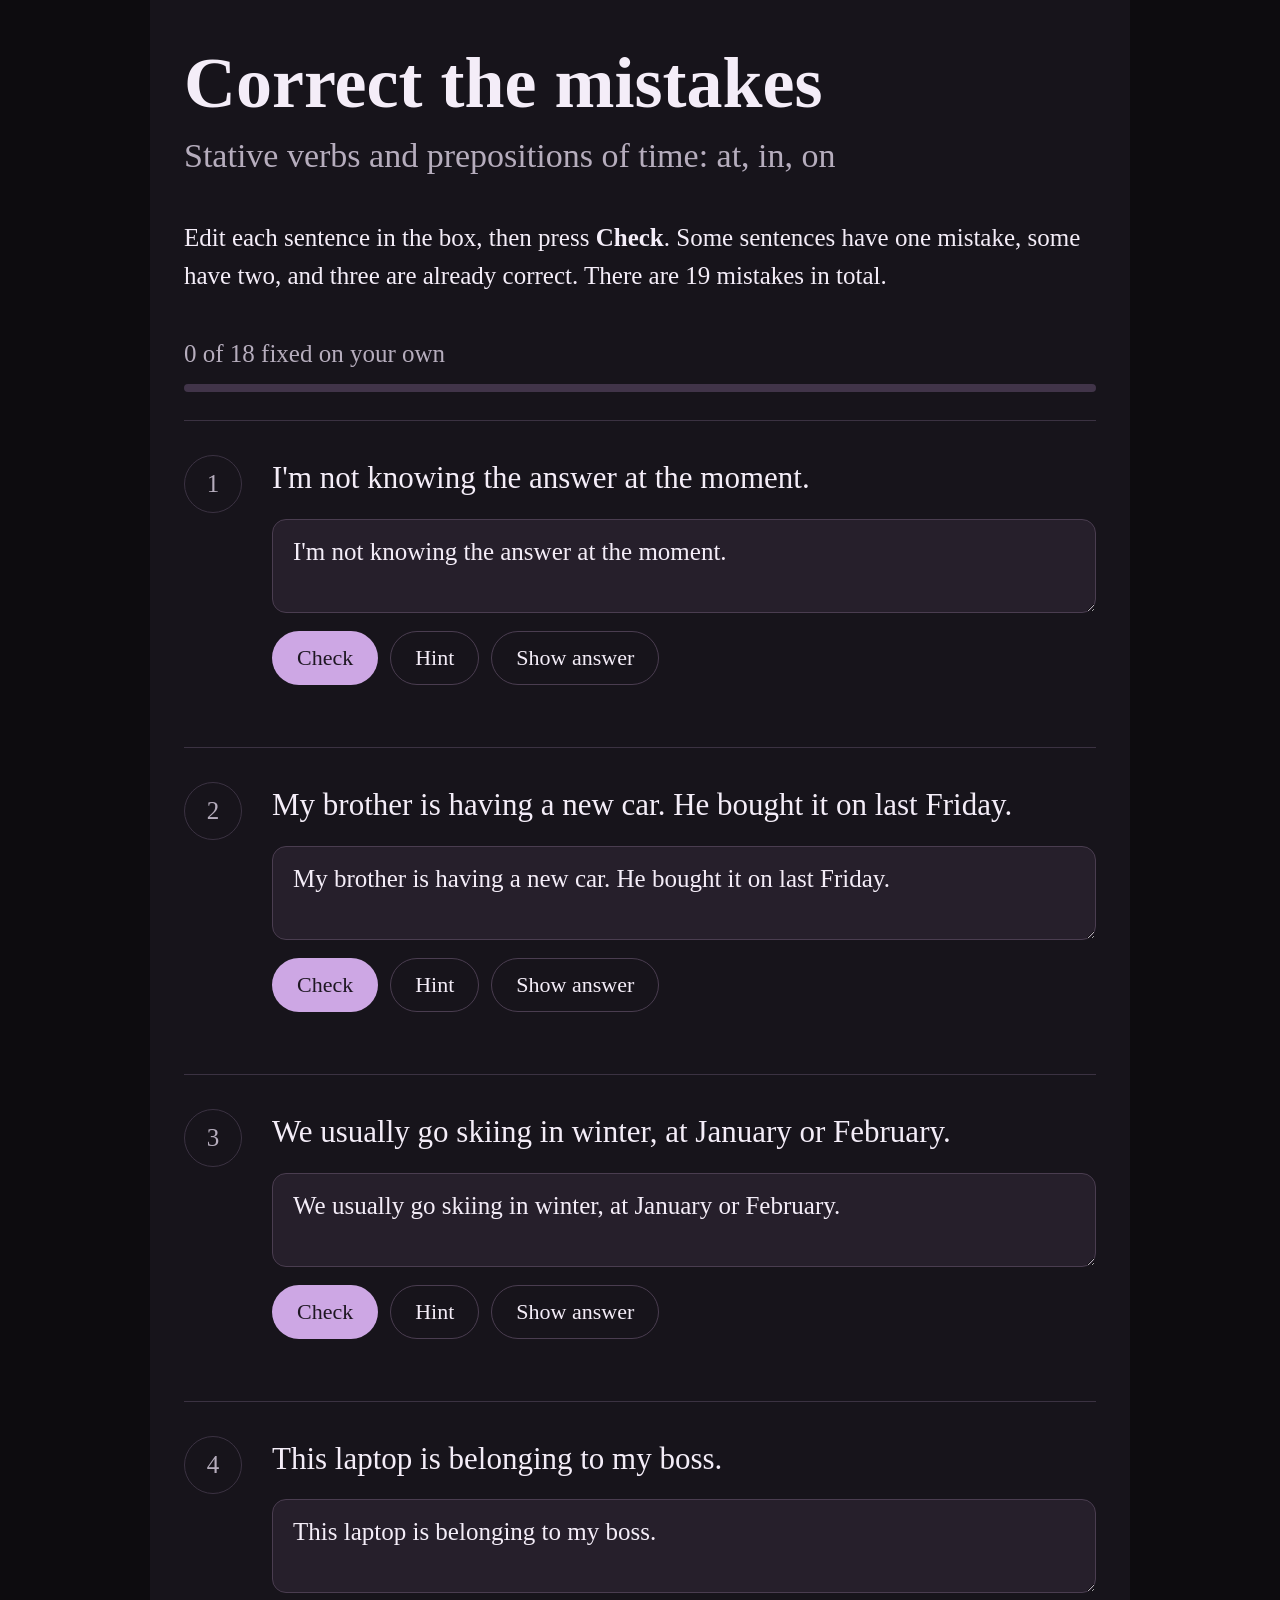
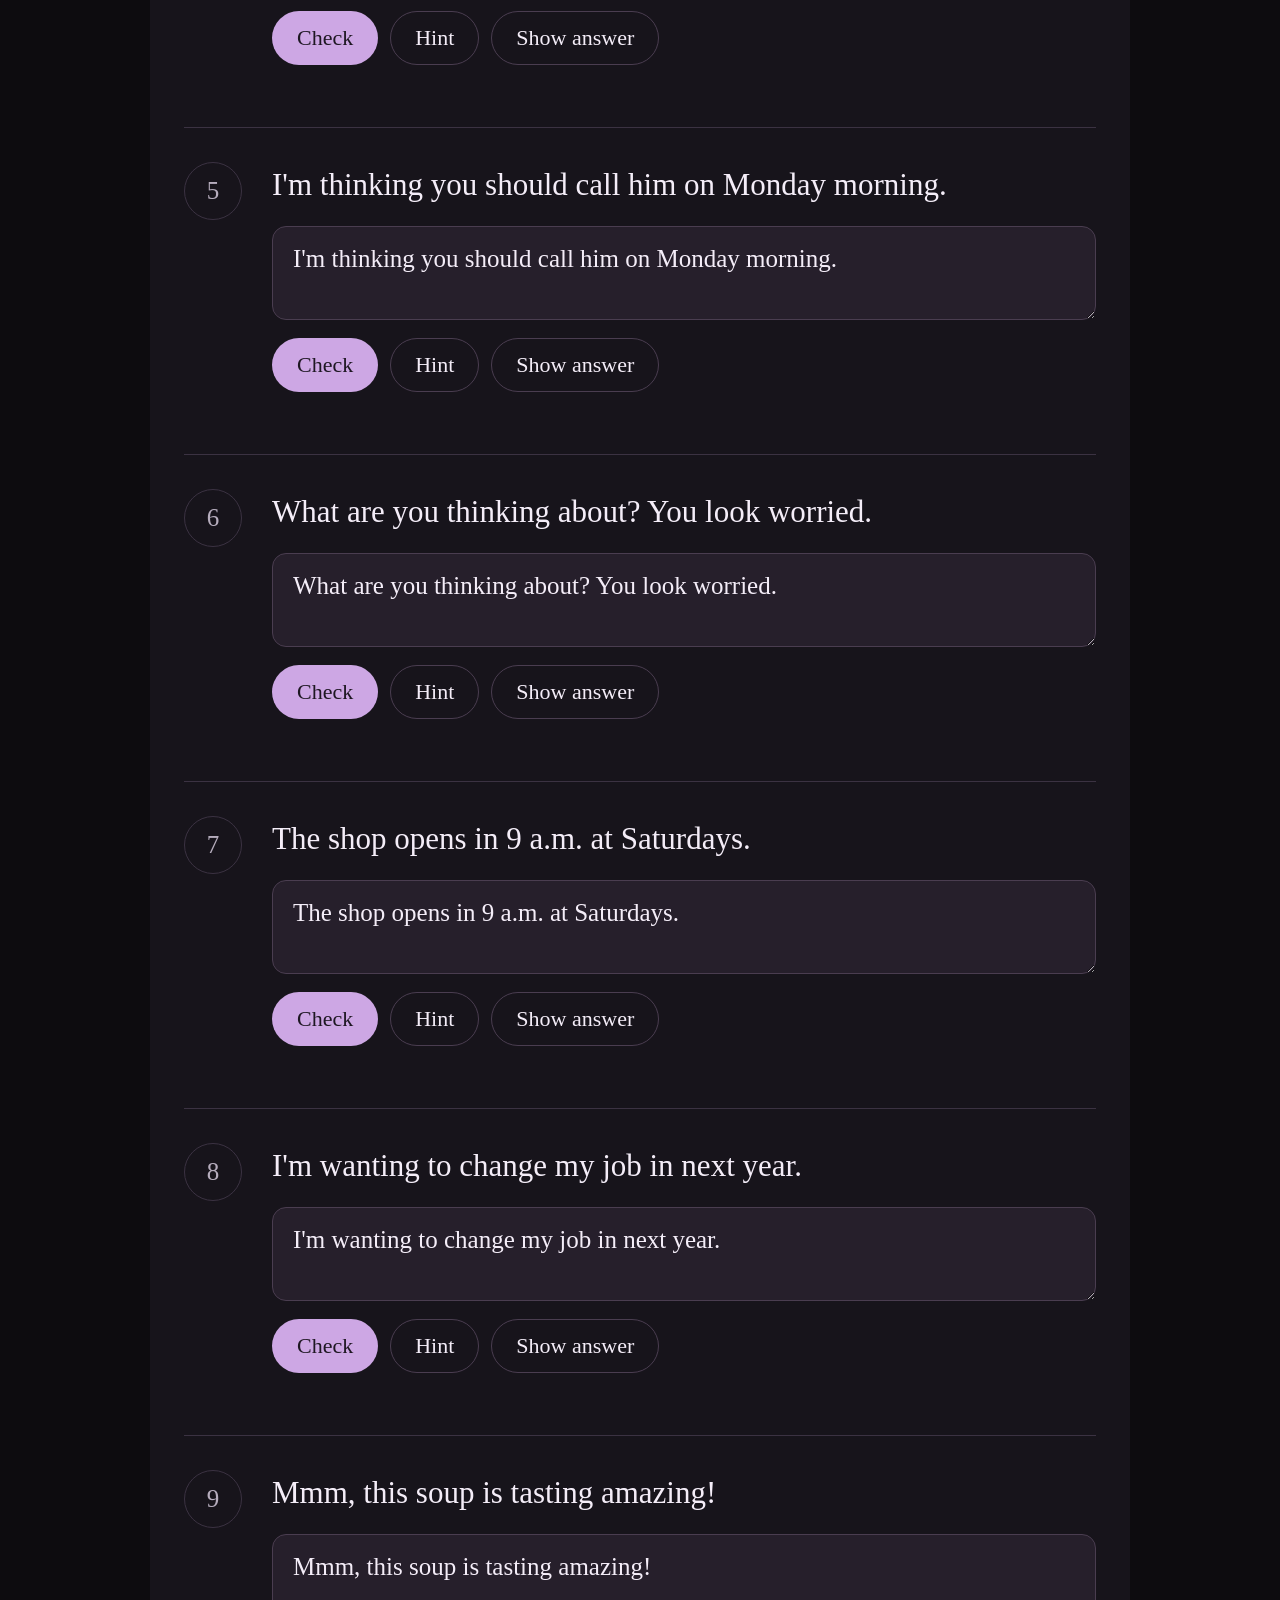
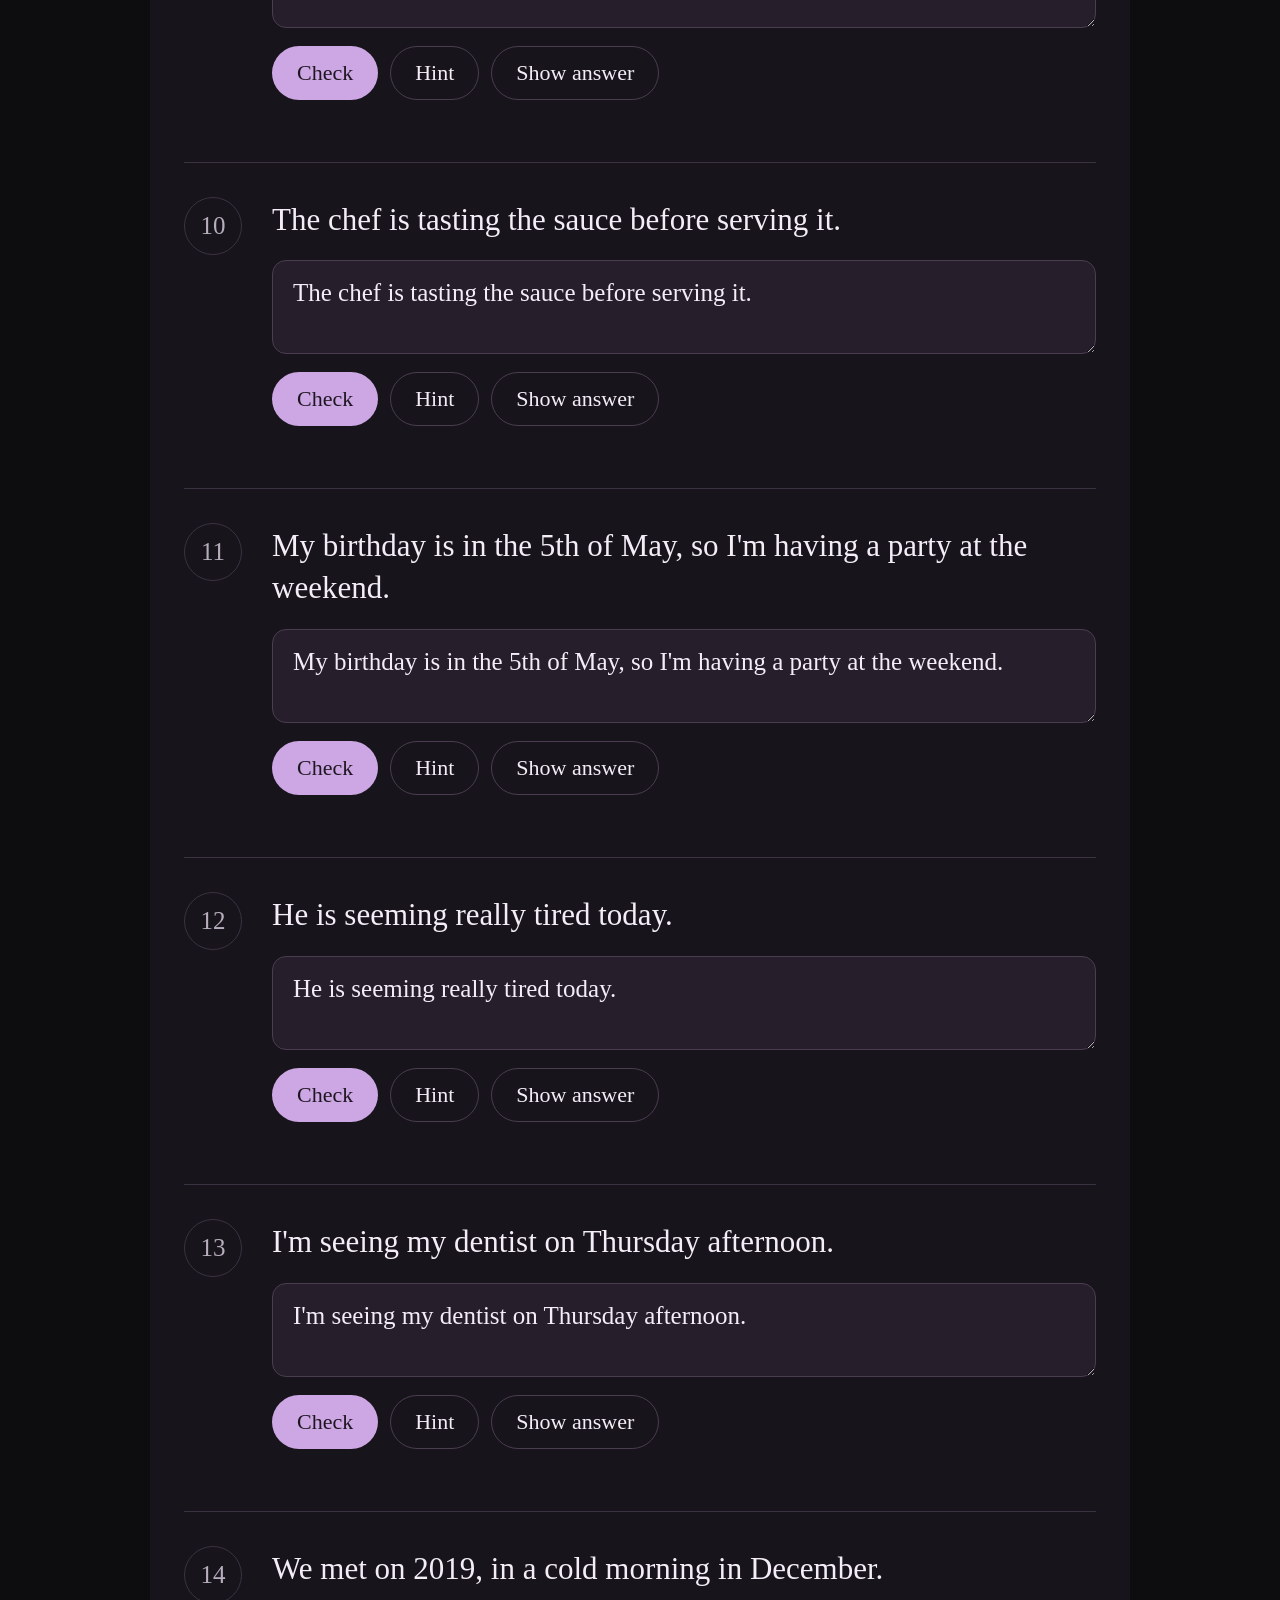
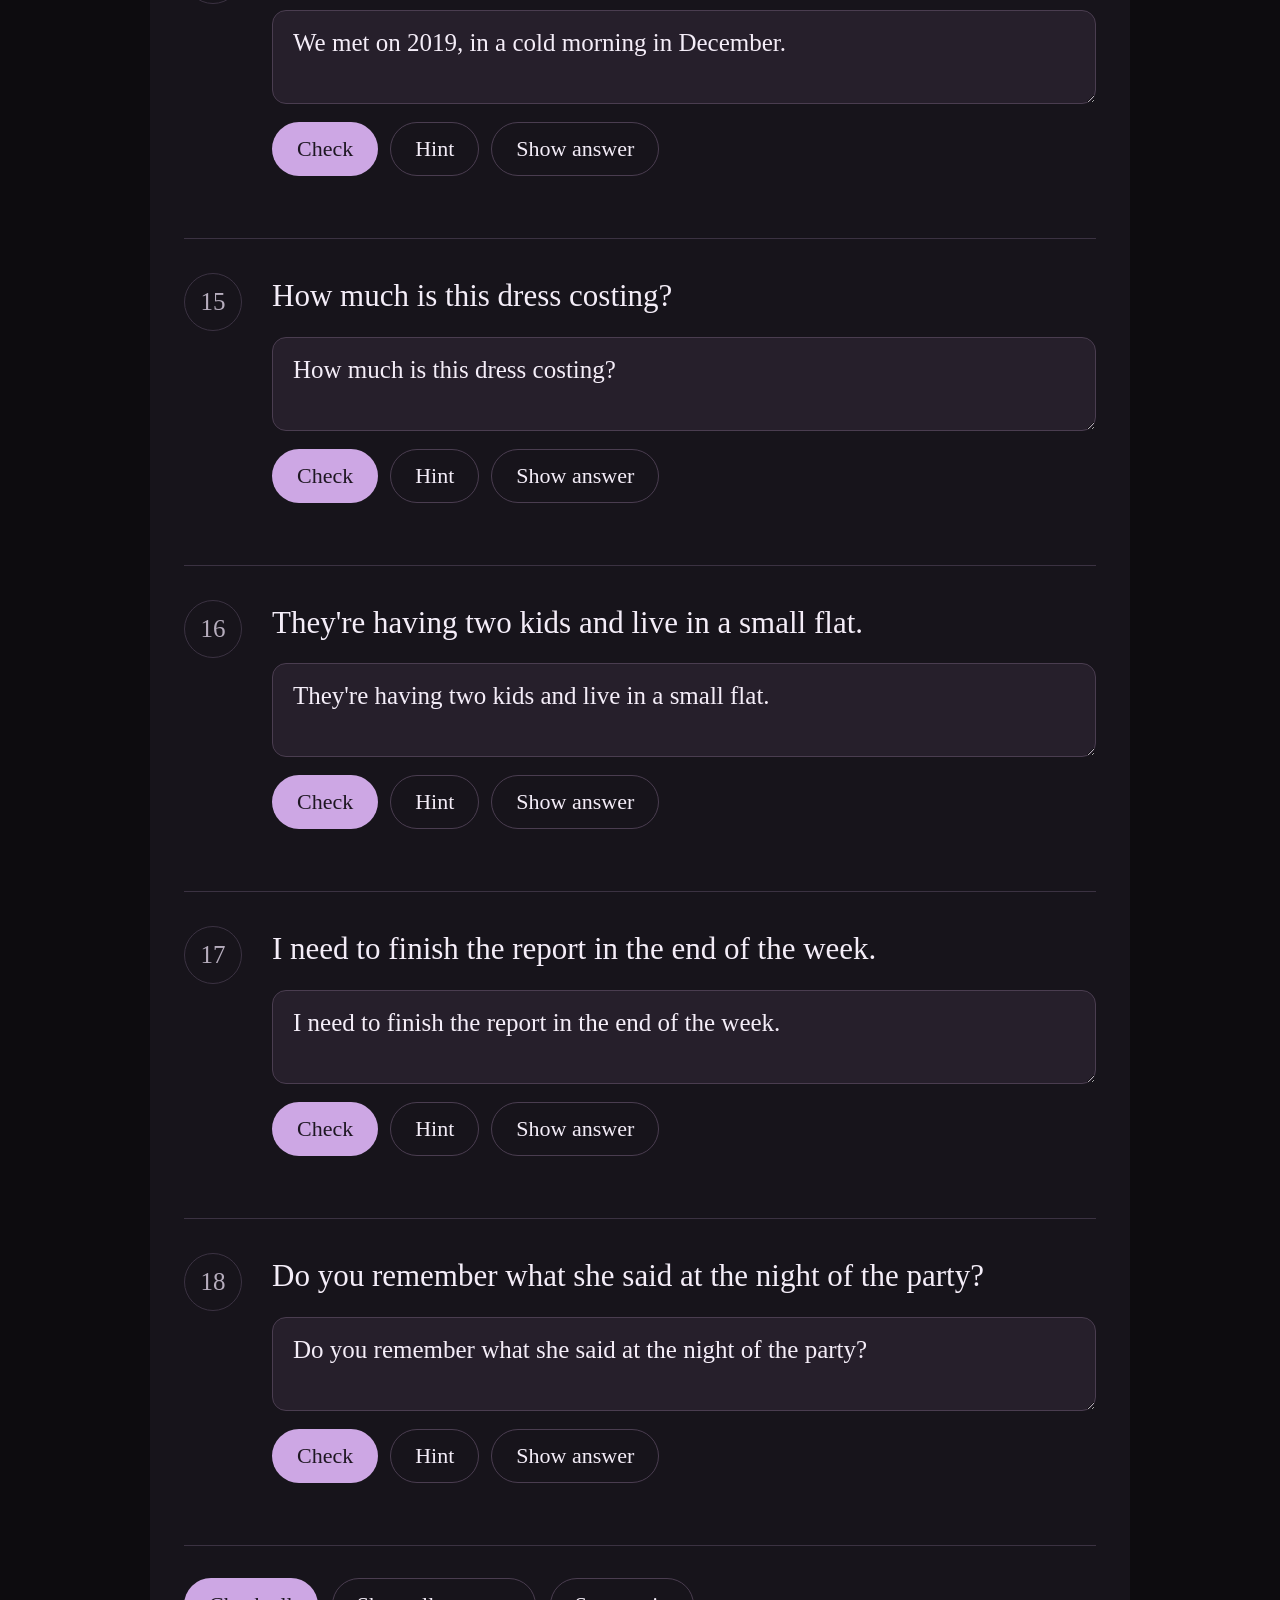
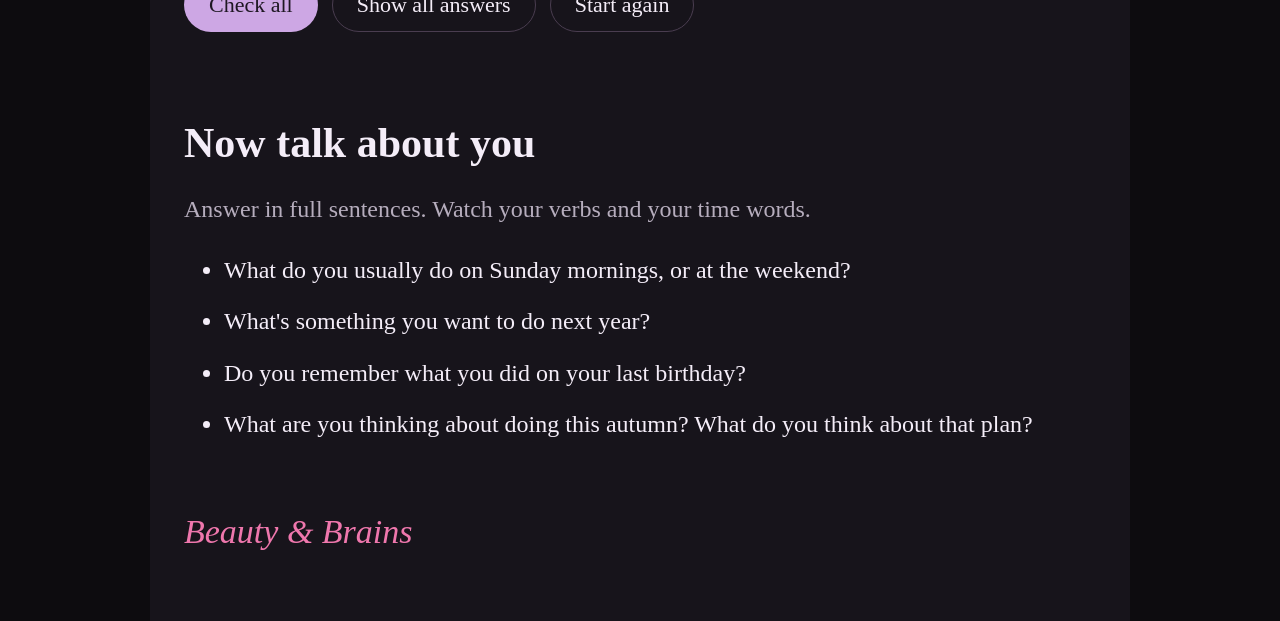
==== stative-verbs-prepositions-corrections/index.html @ 4a8f25c5 "Add interactive stative verbs and time prepositions correction lesson" ====
<!doctype html>
<html lang="en">
<head>
<meta charset="utf-8" />
<meta name="viewport" content="width=device-width,initial-scale=1" />
<title>Correct the mistakes: stative verbs and at, in, on</title>
<style>
  :root{
    --bg:#17141b; --panel:#1d1821; --panel2:#261f2b; --text:#f4edf8; --muted:#b6adbd;
    --line:#3b3242; --accent:#cda7e4; --accent2:#ef77ad; --ok:#8ed6a8; --bad:#ff8eb7;
  }
  *{box-sizing:border-box}
  body{margin:0;background:#0d0c0f;color:var(--text);font-family:Georgia,"Times New Roman",serif}
  .wrap{max-width:980px;margin:0 auto;background:var(--bg);min-height:100vh;padding:48px 34px 70px}
  h1{font-size:clamp(42px,7vw,72px);line-height:.98;margin:0 0 18px}
  .subtitle{color:var(--muted);font-size:clamp(22px,3vw,34px);margin-bottom:44px}
  .intro{font-size:25px;line-height:1.55;margin-bottom:44px}
  .progressText{color:var(--muted);font-size:25px;margin-bottom:16px}
  .bar{height:8px;background:#413449;border-radius:99px;overflow:hidden;margin-bottom:28px}
  .bar>div{height:100%;width:0;background:var(--accent2);transition:.25s}
  .item{padding:34px 0 44px;border-top:1px solid var(--line)}
  .row{display:grid;grid-template-columns:70px 1fr;gap:18px;align-items:start}
  .num{width:58px;height:58px;border:1px solid var(--line);border-radius:50%;display:grid;place-items:center;color:var(--muted);font-size:25px}
  .num.ok{background:#20372a;color:var(--ok);border-color:#315640}
  .num.bad{background:#442230;color:var(--bad);border-color:#5b2d40}
  .sentence{font-size:31px;line-height:1.35;margin:2px 0 20px}
  textarea{width:100%;min-height:88px;resize:vertical;border:1px solid #4a3d50;border-radius:14px;background:var(--panel2);color:var(--text);font:inherit;font-size:25px;padding:18px 20px;outline:none}
  textarea:focus{border-color:var(--accent)}
  .buttons{display:flex;gap:12px;flex-wrap:wrap;margin-top:14px}
  button{border:1px solid #4a3d50;background:transparent;color:var(--text);font:inherit;font-size:22px;border-radius:999px;padding:13px 24px;cursor:pointer}
  button.primary{background:var(--accent);color:#1e1722;border-color:transparent}
  button:hover{filter:brightness(1.06)}
  .feedback{margin:18px 0 0 88px}
  .hint{color:var(--muted);font-style:italic;font-size:22px;line-height:1.5;margin:12px 0}
  .msg{font-size:22px;line-height:1.5;margin:12px 0}
  .msg.ok{color:var(--ok)} .msg.bad{color:var(--bad)}
  .answer{border-left:5px solid var(--accent2);padding:12px 0 12px 26px;margin-top:18px}
  .answer strong{display:block;color:var(--accent2);font-size:25px;margin-bottom:8px}
  .answer p{font-size:22px;line-height:1.5;margin:8px 0}
  .controls{display:flex;gap:14px;flex-wrap:wrap;padding:32px 0;border-top:1px solid var(--line)}
  .talk{padding-top:20px}
  .talk h2{font-size:42px;margin-bottom:12px}
  .talk p,.talk li{font-size:24px;line-height:1.55;color:var(--muted)}
  .talk li{color:var(--text);margin:14px 0}
  .brand{margin-top:70px;color:var(--accent2);font-style:italic;font-size:34px}
  @media(max-width:640px){
    .wrap{padding:28px 18px 50px}.row{grid-template-columns:48px 1fr;gap:12px}.num{width:44px;height:44px;font-size:20px}
    .sentence{font-size:24px}.feedback{margin-left:60px}textarea{font-size:20px}.intro,.progressText{font-size:20px}
  }
</style>
</head>
<body>
<div class="wrap">
  <h1>Correct the mistakes</h1>
  <div class="subtitle">Stative verbs and prepositions of time: at, in, on</div>
  <div class="intro">Edit each sentence in the box, then press <b>Check</b>. Some sentences have one mistake, some have two, and three are already correct. There are 19 mistakes in total.</div>

  <div class="progressText" id="progressText"></div>
  <div class="bar"><div id="barFill"></div></div>

  <div id="items"></div>

  <div class="controls">
    <button class="primary" id="checkAll">Check all</button>
    <button id="showAll">Show all answers</button>
    <button id="restart">Start again</button>
  </div>

  <section class="talk">
    <h2>Now talk about you</h2>
    <p>Answer in full sentences. Watch your verbs and your time words.</p>
    <ul>
      <li>What do you usually do on Sunday mornings, or at the weekend?</li>
      <li>What's something you want to do next year?</li>
      <li>Do you remember what you did on your last birthday?</li>
      <li>What are you thinking about doing this autumn? What do you think about that plan?</li>
    </ul>
  </section>

  <div class="brand">Beauty &amp; Brains</div>
</div>

<script>
const LESSON = [
  {
    q:"I'm not knowing the answer at the moment.",
    answers:["I don't know the answer at the moment."],
    hint:"Check the verb: does know describe an action or a state?",
    exp:"Know is a stative verb, so we normally use the simple form here. “At the moment” is correct."
  },
  {
    q:"My brother is having a new car. He bought it on last Friday.",
    answers:["My brother has a new car. He bought it last Friday."],
    hint:"Look at have for possession, and remember that last + day does not take a preposition.",
    exp:"Use has for possession. We say last Friday, not on last Friday."
  },
  {
    q:"We usually go skiing in winter, at January or February.",
    answers:["We usually go skiing in winter, in January or February."],
    hint:"Which preposition do we use with months?",
    exp:"Use in with months: in January, in February."
  },
  {
    q:"This laptop is belonging to my boss.",
    answers:["This laptop belongs to my boss."],
    hint:"Belong usually describes a state, not an action.",
    exp:"Belong is a stative verb, so use the present simple."
  },
  {
    q:"I'm thinking you should call him on Monday morning.",
    answers:["I think you should call him on Monday morning."],
    hint:"Here think means ‘have an opinion’.",
    exp:"When think means ‘believe/have an opinion’, use the present simple."
  },
  {
    q:"What are you thinking about? You look worried.",
    answers:["What are you thinking about? You look worried."],
    hint:"Think about can describe an active mental process.",
    exp:"This sentence is already correct. Think about can be used in the continuous when it means ‘consider’."
  },
  {
    q:"The shop opens in 9 a.m. at Saturdays.",
    answers:["The shop opens at 9 a.m. on Saturdays."],
    hint:"Use one preposition for clock times and another for days.",
    exp:"Use at for clock times and on for days: at 9 a.m., on Saturdays."
  },
  {
    q:"I'm wanting to change my job in next year.",
    answers:["I want to change my job next year."],
    hint:"Want is usually stative. Also check the phrase next year.",
    exp:"Use want, not am wanting. We say next year without a preposition."
  },
  {
    q:"Mmm, this soup is tasting amazing!",
    answers:["Mmm, this soup tastes amazing!"],
    hint:"Here taste describes the quality of the soup.",
    exp:"When taste describes how food is, it is stative: the soup tastes amazing."
  },
  {
    q:"The chef is tasting the sauce before serving it.",
    answers:["The chef is tasting the sauce before serving it."],
    hint:"Is the chef describing the sauce, or actively trying it?",
    exp:"This sentence is already correct. Taste can be continuous when it means actively trying food."
  },
  {
    q:"My birthday is in the 5th of May, so I'm having a party at the weekend.",
    answers:["My birthday is on the 5th of May, so I'm having a party at the weekend."],
    hint:"Which preposition do we use with a specific date?",
    exp:"Use on with dates: on the 5th of May. “At the weekend” is standard British English."
  },
  {
    q:"He is seeming really tired today.",
    answers:["He seems really tired today."],
    hint:"Seem usually describes a state or impression.",
    exp:"Seem is normally stative, so use the present simple."
  },
  {
    q:"I'm seeing my dentist on Thursday afternoon.",
    answers:["I'm seeing my dentist on Thursday afternoon."],
    hint:"See can be continuous when it refers to an arrangement.",
    exp:"This sentence is already correct. “I'm seeing my dentist” describes a planned appointment."
  },
  {
    q:"We met on 2019, in a cold morning in December.",
    answers:["We met in 2019, on a cold morning in December."],
    hint:"Check the prepositions for a year and for a particular morning.",
    exp:"Use in with years and on with a specific day/morning: in 2019, on a cold morning."
  },
  {
    q:"How much is this dress costing?",
    answers:["How much does this dress cost?"],
    hint:"Cost normally describes a state, not an action.",
    exp:"Cost is normally stative here, so use the present simple question form."
  },
  {
    q:"They're having two kids and live in a small flat.",
    answers:["They have two kids and live in a small flat."],
    hint:"Have means possession here.",
    exp:"Use have for possession: They have two kids."
  },
  {
    q:"I need to finish the report in the end of the week.",
    answers:["I need to finish the report at the end of the week.","I need to finish the report by the end of the week."],
    hint:"The fixed phrase is at the end of; by the end of is also possible when you mean a deadline.",
    exp:"Say at the end of the week for the time point, or by the end of the week for a deadline."
  },
  {
    q:"Do you remember what she said at the night of the party?",
    answers:["Do you remember what she said on the night of the party?"],
    hint:"A specific night linked to an event usually takes on.",
    exp:"Use on the night of the party."
  }
];

const KEY="stative-prepositions-corrections-v1";
let state = load();

function fresh(){
  return LESSON.map(x=>({value:x.q,checked:false,correct:false,hint:false,answer:false,solvedOnOwn:false}));
}
function load(){
  try{
    const x=JSON.parse(localStorage.getItem(KEY));
    if(Array.isArray(x)&&x.length===LESSON.length) return x;
  }catch(e){}
  return fresh();
}
function save(){localStorage.setItem(KEY,JSON.stringify(state))}
function norm(s){
  return s.toLowerCase().replace(/[’‘]/g,"'").replace(/[“”]/g,'"').replace(/\s+/g," ").replace(/\s+([,.!?])/g,"$1").trim();
}
function isCorrect(i){
  const v=norm(state[i].value);
  return LESSON[i].answers.some(a=>norm(a)===v);
}
function render(){
  const root=document.getElementById("items");
  root.innerHTML="";
  LESSON.forEach((item,i)=>{
    const s=state[i];
    const div=document.createElement("div");
    div.className="item";
    div.innerHTML=`
      <div class="row">
        <div class="num ${s.checked?(s.correct?"ok":"bad"):""}">${i+1}</div>
        <div>
          <div class="sentence">${esc(item.q)}</div>
          <textarea data-i="${i}">${esc(s.value)}</textarea>
          <div class="buttons">
            <button class="primary" data-act="check" data-i="${i}">Check</button>
            <button data-act="hint" data-i="${i}">${s.hint?"Hide hint":"Hint"}</button>
            <button data-act="answer" data-i="${i}">${s.answer?"Hide answer":"Show answer"}</button>
          </div>
        </div>
      </div>
      <div class="feedback">
        ${s.hint?`<div class="hint">${esc(item.hint)}</div>`:""}
        ${s.checked?`<div class="msg ${s.correct?"ok":"bad"}">${s.correct?"Correct!":"This sentence still has a mistake. Edit it in the box, then check again."}</div>`:""}
        ${s.answer?`<div class="answer"><strong>${esc(item.answers[0])}</strong><p>${esc(item.exp)}</p></div>`:""}
      </div>`;
    root.appendChild(div);
  });
  root.querySelectorAll("textarea").forEach(el=>{
    el.addEventListener("input",e=>{
      const i=+e.target.dataset.i; state[i].value=e.target.value; state[i].checked=false; state[i].correct=false; save(); updateProgress();
    });
  });
  root.querySelectorAll("button[data-act]").forEach(b=>b.addEventListener("click",handle));
  updateProgress();
}
function handle(e){
  const i=+e.currentTarget.dataset.i, act=e.currentTarget.dataset.act;
  if(act==="hint") state[i].hint=!state[i].hint;
  if(act==="answer") state[i].answer=!state[i].answer;
  if(act==="check"){
    state[i].checked=true; state[i].correct=isCorrect(i);
    if(state[i].correct && !state[i].answer) state[i].solvedOnOwn=true;
  }
  save(); render();
}
function updateProgress(){
  const own=state.filter(x=>x.solvedOnOwn).length;
  const shown=state.filter(x=>x.answer).length;
  document.getElementById("progressText").textContent = own+" of 18 fixed on your own"+(shown?", "+shown+" answer"+(shown===1?"":"s")+" shown":"");
  document.getElementById("barFill").style.width=(own/18*100)+"%";
}
function esc(s){return s.replace(/[&<>"']/g,m=>({"&":"&amp;","<":"&lt;",">":"&gt;",'"':"&quot;","'":"&#039;"}[m]))}

document.getElementById("checkAll").onclick=()=>{
  state.forEach((s,i)=>{s.checked=true;s.correct=isCorrect(i);if(s.correct&&!s.answer)s.solvedOnOwn=true});
  save();render();
};
document.getElementById("showAll").onclick=()=>{
  const shouldShow=!state.every(x=>x.answer);
  state.forEach(x=>x.answer=shouldShow);
  save();render();
};
document.getElementById("restart").onclick=()=>{
  if(confirm("Start again and erase saved progress?")){state=fresh();save();render();window.scrollTo({top:0,behavior:"smooth"})}
};
render();
</script>
</body>
</html>
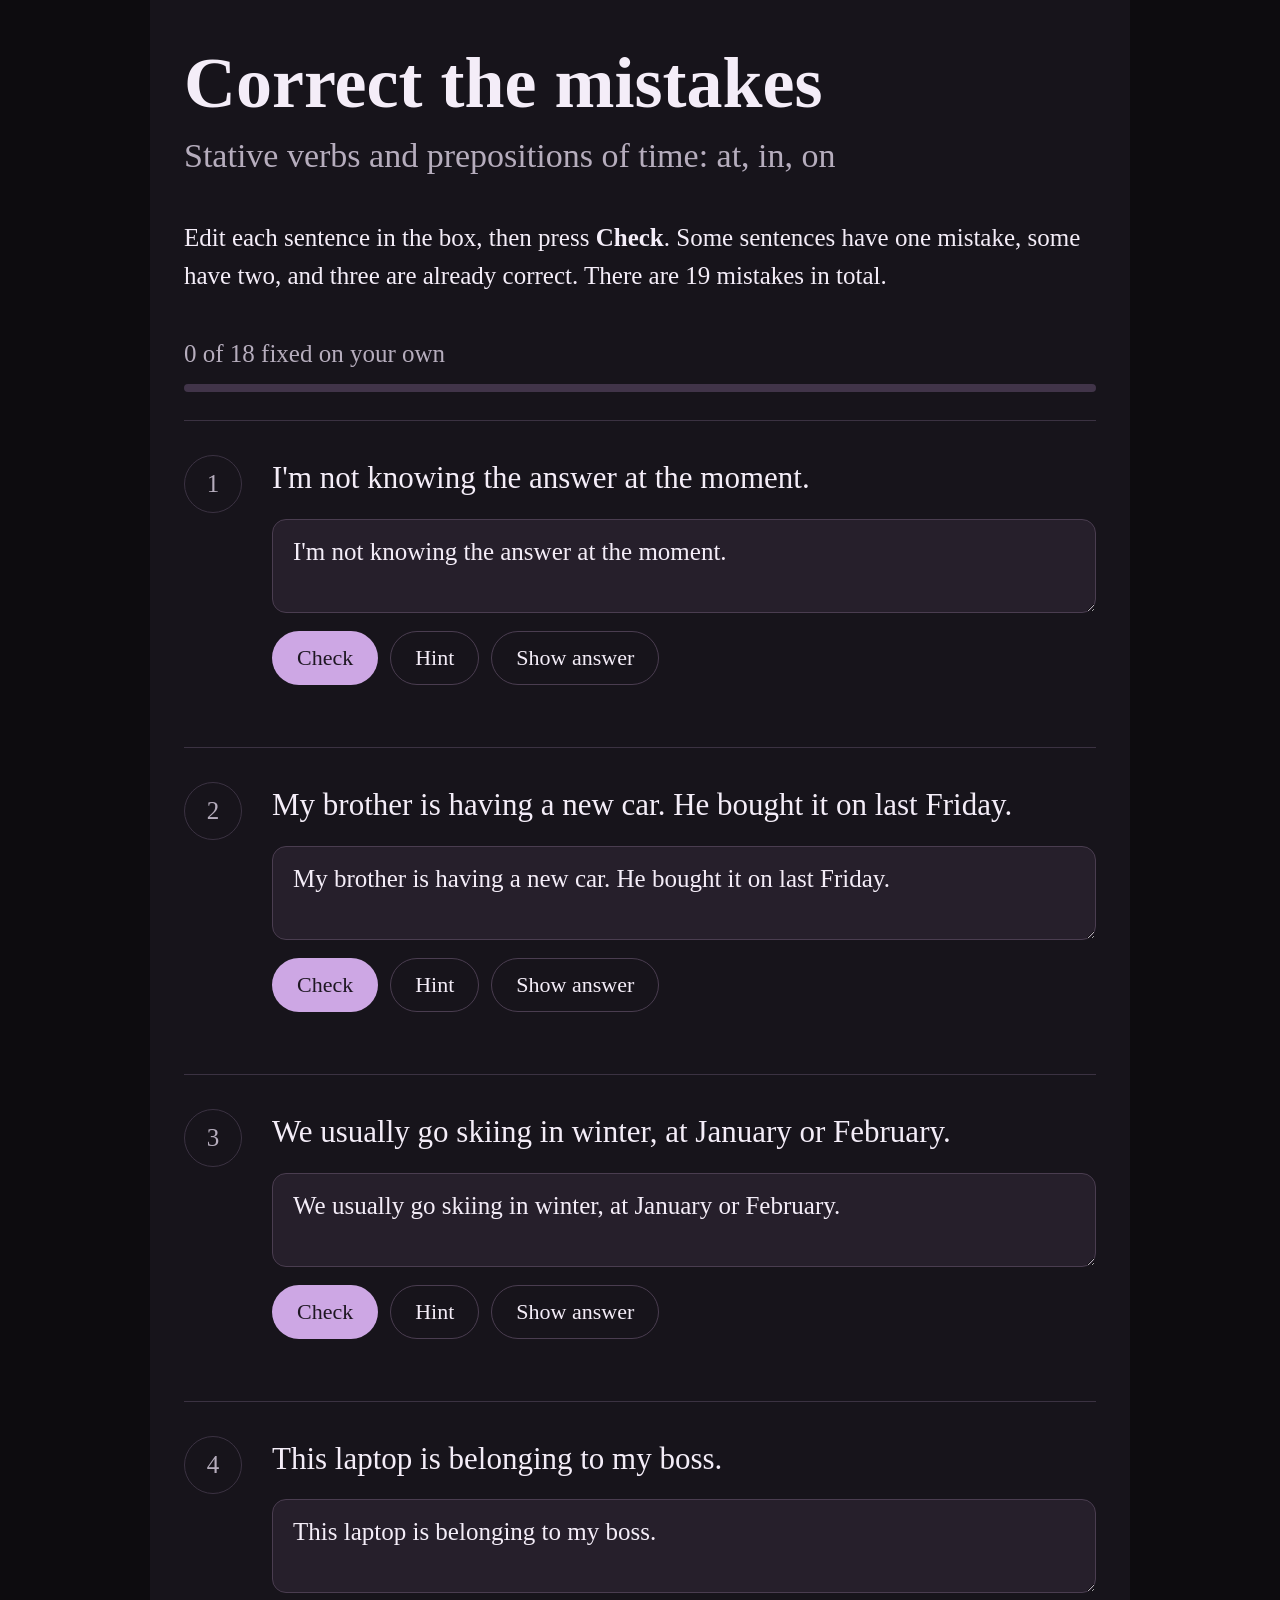
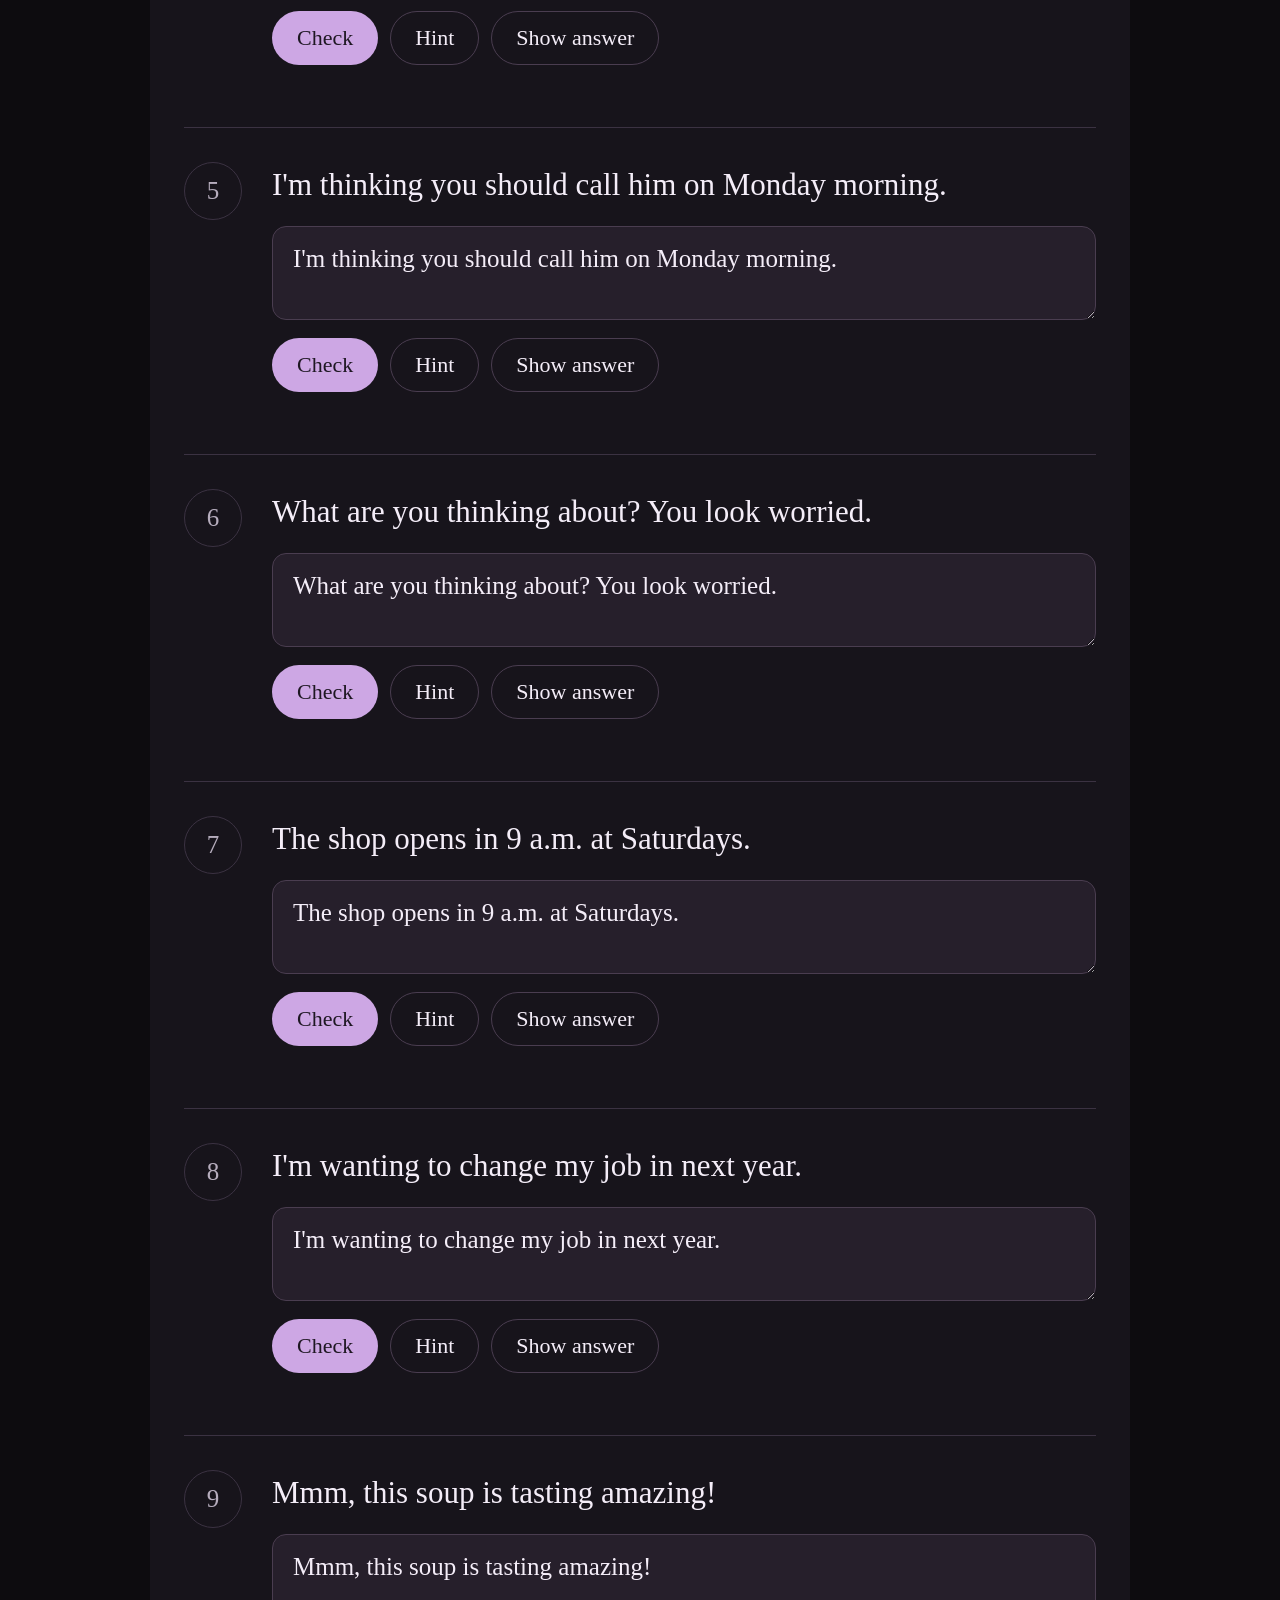
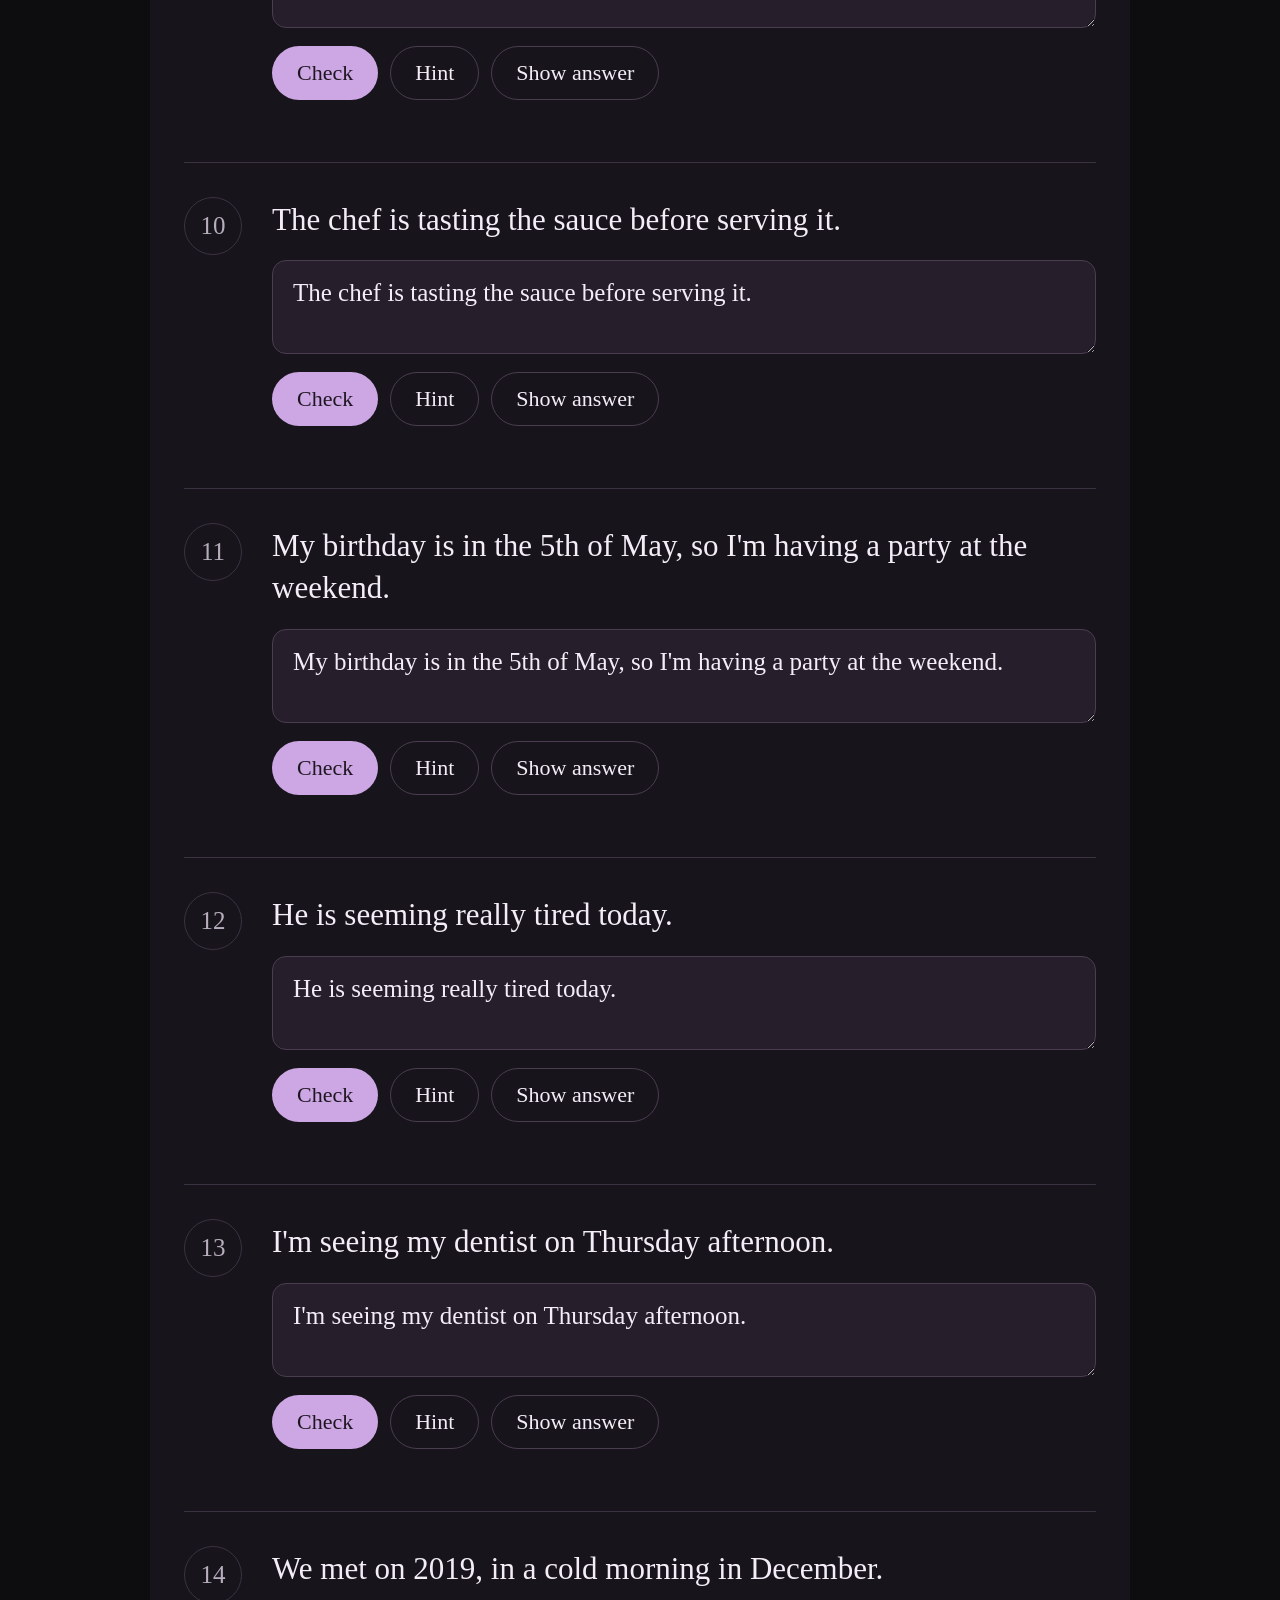
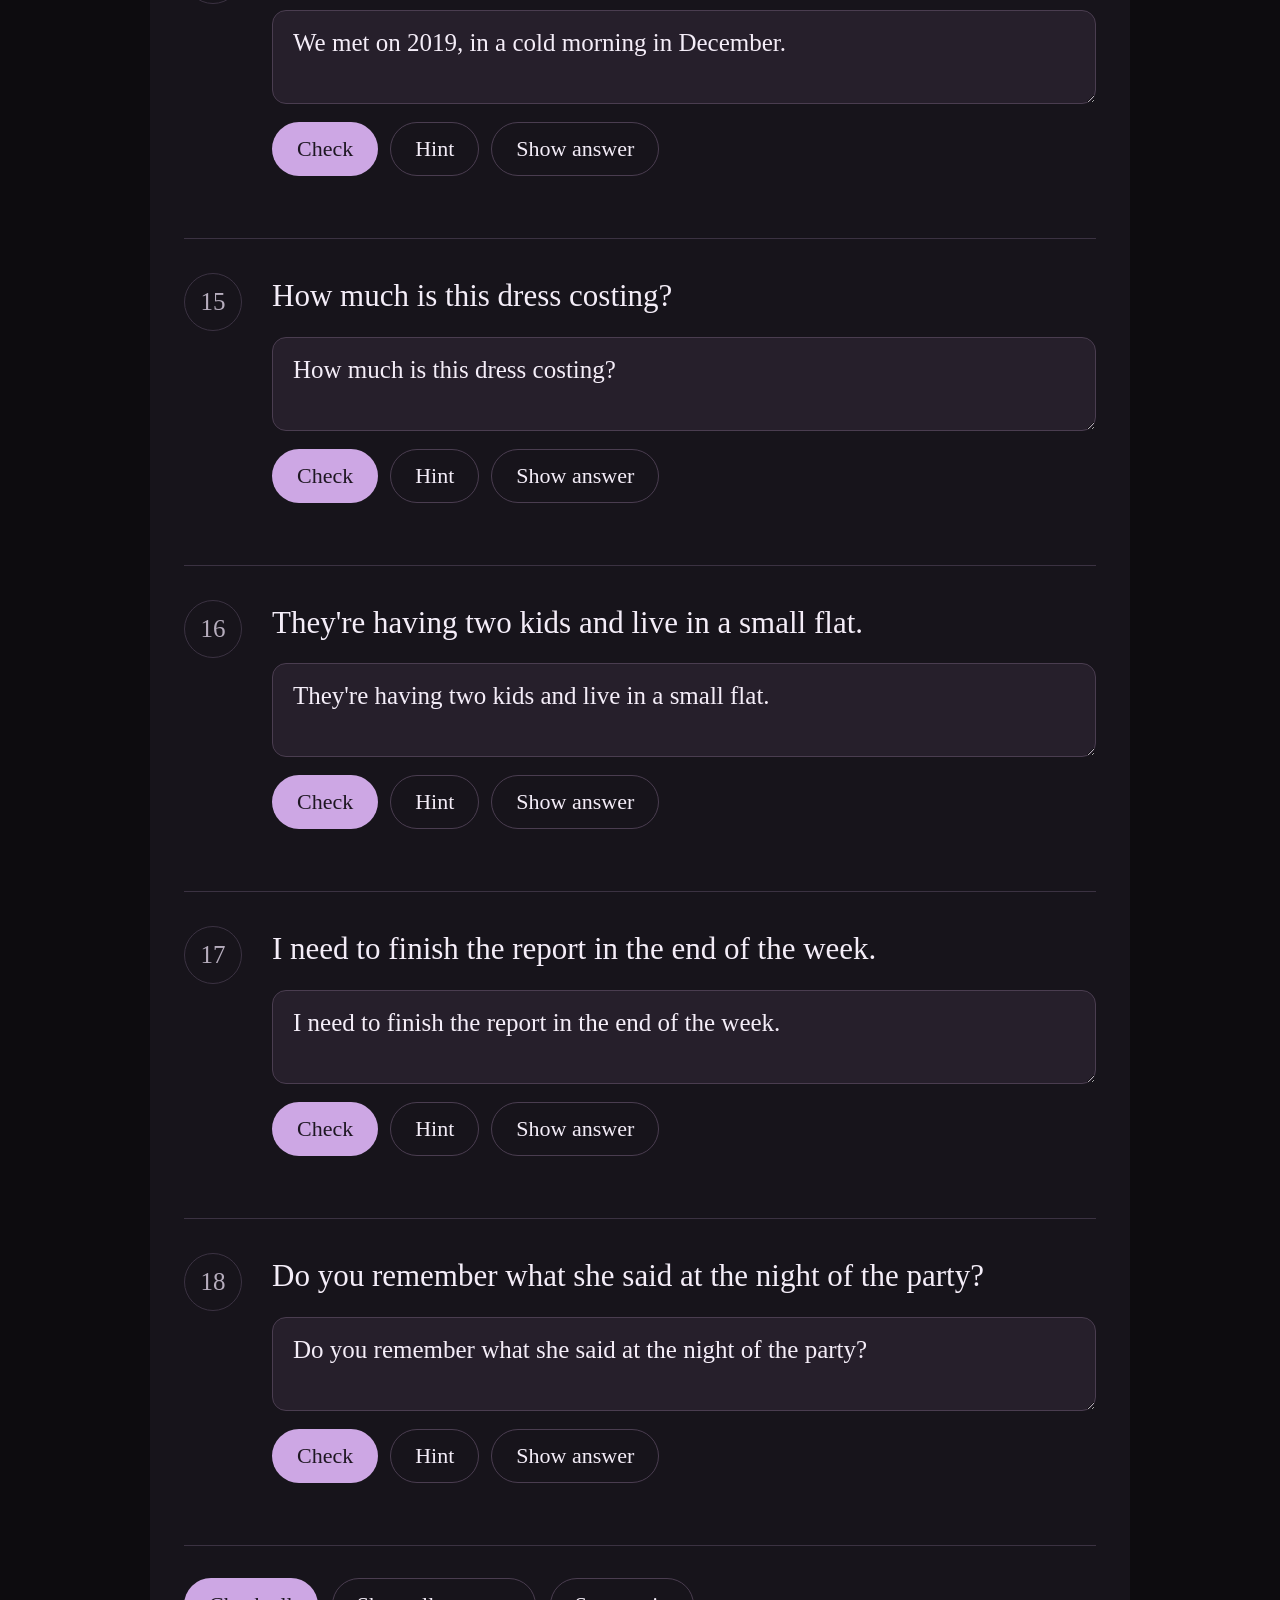
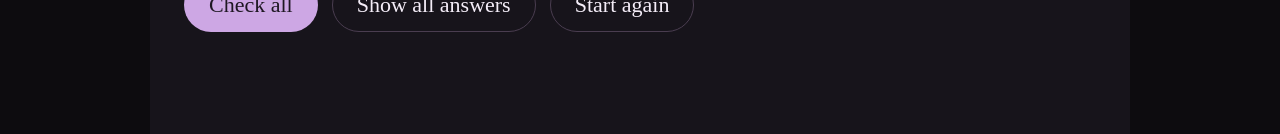
==== commit 17806343: "Remove final speaking section from correction lesson" ====
--- a/stative-verbs-prepositions-corrections/index.html
+++ b/stative-verbs-prepositions-corrections/index.html
@@ -38,11 +38,6 @@
   .answer strong{display:block;color:var(--accent2);font-size:25px;margin-bottom:8px}
   .answer p{font-size:22px;line-height:1.5;margin:8px 0}
   .controls{display:flex;gap:14px;flex-wrap:wrap;padding:32px 0;border-top:1px solid var(--line)}
-  .talk{padding-top:20px}
-  .talk h2{font-size:42px;margin-bottom:12px}
-  .talk p,.talk li{font-size:24px;line-height:1.55;color:var(--muted)}
-  .talk li{color:var(--text);margin:14px 0}
-  .brand{margin-top:70px;color:var(--accent2);font-style:italic;font-size:34px}
   @media(max-width:640px){
     .wrap{padding:28px 18px 50px}.row{grid-template-columns:48px 1fr;gap:12px}.num{width:44px;height:44px;font-size:20px}
     .sentence{font-size:24px}.feedback{margin-left:60px}textarea{font-size:20px}.intro,.progressText{font-size:20px}
@@ -65,161 +60,42 @@
     <button id="showAll">Show all answers</button>
     <button id="restart">Start again</button>
   </div>
-
-  <section class="talk">
-    <h2>Now talk about you</h2>
-    <p>Answer in full sentences. Watch your verbs and your time words.</p>
-    <ul>
-      <li>What do you usually do on Sunday mornings, or at the weekend?</li>
-      <li>What's something you want to do next year?</li>
-      <li>Do you remember what you did on your last birthday?</li>
-      <li>What are you thinking about doing this autumn? What do you think about that plan?</li>
-    </ul>
-  </section>
-
-  <div class="brand">Beauty &amp; Brains</div>
 </div>
 
 <script>
 const LESSON = [
-  {
-    q:"I'm not knowing the answer at the moment.",
-    answers:["I don't know the answer at the moment."],
-    hint:"Check the verb: does know describe an action or a state?",
-    exp:"Know is a stative verb, so we normally use the simple form here. “At the moment” is correct."
-  },
-  {
-    q:"My brother is having a new car. He bought it on last Friday.",
-    answers:["My brother has a new car. He bought it last Friday."],
-    hint:"Look at have for possession, and remember that last + day does not take a preposition.",
-    exp:"Use has for possession. We say last Friday, not on last Friday."
-  },
-  {
-    q:"We usually go skiing in winter, at January or February.",
-    answers:["We usually go skiing in winter, in January or February."],
-    hint:"Which preposition do we use with months?",
-    exp:"Use in with months: in January, in February."
-  },
-  {
-    q:"This laptop is belonging to my boss.",
-    answers:["This laptop belongs to my boss."],
-    hint:"Belong usually describes a state, not an action.",
-    exp:"Belong is a stative verb, so use the present simple."
-  },
-  {
-    q:"I'm thinking you should call him on Monday morning.",
-    answers:["I think you should call him on Monday morning."],
-    hint:"Here think means ‘have an opinion’.",
-    exp:"When think means ‘believe/have an opinion’, use the present simple."
-  },
-  {
-    q:"What are you thinking about? You look worried.",
-    answers:["What are you thinking about? You look worried."],
-    hint:"Think about can describe an active mental process.",
-    exp:"This sentence is already correct. Think about can be used in the continuous when it means ‘consider’."
-  },
-  {
-    q:"The shop opens in 9 a.m. at Saturdays.",
-    answers:["The shop opens at 9 a.m. on Saturdays."],
-    hint:"Use one preposition for clock times and another for days.",
-    exp:"Use at for clock times and on for days: at 9 a.m., on Saturdays."
-  },
-  {
-    q:"I'm wanting to change my job in next year.",
-    answers:["I want to change my job next year."],
-    hint:"Want is usually stative. Also check the phrase next year.",
-    exp:"Use want, not am wanting. We say next year without a preposition."
-  },
-  {
-    q:"Mmm, this soup is tasting amazing!",
-    answers:["Mmm, this soup tastes amazing!"],
-    hint:"Here taste describes the quality of the soup.",
-    exp:"When taste describes how food is, it is stative: the soup tastes amazing."
-  },
-  {
-    q:"The chef is tasting the sauce before serving it.",
-    answers:["The chef is tasting the sauce before serving it."],
-    hint:"Is the chef describing the sauce, or actively trying it?",
-    exp:"This sentence is already correct. Taste can be continuous when it means actively trying food."
-  },
-  {
-    q:"My birthday is in the 5th of May, so I'm having a party at the weekend.",
-    answers:["My birthday is on the 5th of May, so I'm having a party at the weekend."],
-    hint:"Which preposition do we use with a specific date?",
-    exp:"Use on with dates: on the 5th of May. “At the weekend” is standard British English."
-  },
-  {
-    q:"He is seeming really tired today.",
-    answers:["He seems really tired today."],
-    hint:"Seem usually describes a state or impression.",
-    exp:"Seem is normally stative, so use the present simple."
-  },
-  {
-    q:"I'm seeing my dentist on Thursday afternoon.",
-    answers:["I'm seeing my dentist on Thursday afternoon."],
-    hint:"See can be continuous when it refers to an arrangement.",
-    exp:"This sentence is already correct. “I'm seeing my dentist” describes a planned appointment."
-  },
-  {
-    q:"We met on 2019, in a cold morning in December.",
-    answers:["We met in 2019, on a cold morning in December."],
-    hint:"Check the prepositions for a year and for a particular morning.",
-    exp:"Use in with years and on with a specific day/morning: in 2019, on a cold morning."
-  },
-  {
-    q:"How much is this dress costing?",
-    answers:["How much does this dress cost?"],
-    hint:"Cost normally describes a state, not an action.",
-    exp:"Cost is normally stative here, so use the present simple question form."
-  },
-  {
-    q:"They're having two kids and live in a small flat.",
-    answers:["They have two kids and live in a small flat."],
-    hint:"Have means possession here.",
-    exp:"Use have for possession: They have two kids."
-  },
-  {
-    q:"I need to finish the report in the end of the week.",
-    answers:["I need to finish the report at the end of the week.","I need to finish the report by the end of the week."],
-    hint:"The fixed phrase is at the end of; by the end of is also possible when you mean a deadline.",
-    exp:"Say at the end of the week for the time point, or by the end of the week for a deadline."
-  },
-  {
-    q:"Do you remember what she said at the night of the party?",
-    answers:["Do you remember what she said on the night of the party?"],
-    hint:"A specific night linked to an event usually takes on.",
-    exp:"Use on the night of the party."
-  }
+  {q:"I'm not knowing the answer at the moment.",answers:["I don't know the answer at the moment."],hint:"Check the verb: does know describe an action or a state?",exp:"Know is a stative verb, so we normally use the simple form here. “At the moment” is correct."},
+  {q:"My brother is having a new car. He bought it on last Friday.",answers:["My brother has a new car. He bought it last Friday."],hint:"Look at have for possession, and remember that last + day does not take a preposition.",exp:"Use has for possession. We say last Friday, not on last Friday."},
+  {q:"We usually go skiing in winter, at January or February.",answers:["We usually go skiing in winter, in January or February."],hint:"Which preposition do we use with months?",exp:"Use in with months: in January, in February."},
+  {q:"This laptop is belonging to my boss.",answers:["This laptop belongs to my boss."],hint:"Belong usually describes a state, not an action.",exp:"Belong is a stative verb, so use the present simple."},
+  {q:"I'm thinking you should call him on Monday morning.",answers:["I think you should call him on Monday morning."],hint:"Here think means ‘have an opinion’.",exp:"When think means ‘believe/have an opinion’, use the present simple."},
+  {q:"What are you thinking about? You look worried.",answers:["What are you thinking about? You look worried."],hint:"Think about can describe an active mental process.",exp:"This sentence is already correct. Think about can be used in the continuous when it means ‘consider’."},
+  {q:"The shop opens in 9 a.m. at Saturdays.",answers:["The shop opens at 9 a.m. on Saturdays."],hint:"Use one preposition for clock times and another for days.",exp:"Use at for clock times and on for days: at 9 a.m., on Saturdays."},
+  {q:"I'm wanting to change my job in next year.",answers:["I want to change my job next year."],hint:"Want is usually stative. Also check the phrase next year.",exp:"Use want, not am wanting. We say next year without a preposition."},
+  {q:"Mmm, this soup is tasting amazing!",answers:["Mmm, this soup tastes amazing!"],hint:"Here taste describes the quality of the soup.",exp:"When taste describes how food is, it is stative: the soup tastes amazing."},
+  {q:"The chef is tasting the sauce before serving it.",answers:["The chef is tasting the sauce before serving it."],hint:"Is the chef describing the sauce, or actively trying it?",exp:"This sentence is already correct. Taste can be continuous when it means actively trying food."},
+  {q:"My birthday is in the 5th of May, so I'm having a party at the weekend.",answers:["My birthday is on the 5th of May, so I'm having a party at the weekend."],hint:"Which preposition do we use with a specific date?",exp:"Use on with dates: on the 5th of May. “At the weekend” is standard British English."},
+  {q:"He is seeming really tired today.",answers:["He seems really tired today."],hint:"Seem usually describes a state or impression.",exp:"Seem is normally stative, so use the present simple."},
+  {q:"I'm seeing my dentist on Thursday afternoon.",answers:["I'm seeing my dentist on Thursday afternoon."],hint:"See can be continuous when it refers to an arrangement.",exp:"This sentence is already correct. “I'm seeing my dentist” describes a planned appointment."},
+  {q:"We met on 2019, in a cold morning in December.",answers:["We met in 2019, on a cold morning in December."],hint:"Check the prepositions for a year and for a particular morning.",exp:"Use in with years and on with a specific day/morning: in 2019, on a cold morning."},
+  {q:"How much is this dress costing?",answers:["How much does this dress cost?"],hint:"Cost normally describes a state, not an action.",exp:"Cost is normally stative here, so use the present simple question form."},
+  {q:"They're having two kids and live in a small flat.",answers:["They have two kids and live in a small flat."],hint:"Have means possession here.",exp:"Use have for possession: They have two kids."},
+  {q:"I need to finish the report in the end of the week.",answers:["I need to finish the report at the end of the week.","I need to finish the report by the end of the week."],hint:"The fixed phrase is at the end of; by the end of is also possible when you mean a deadline.",exp:"Say at the end of the week for the time point, or by the end of the week for a deadline."},
+  {q:"Do you remember what she said at the night of the party?",answers:["Do you remember what she said on the night of the party?"],hint:"A specific night linked to an event usually takes on.",exp:"Use on the night of the party."}
 ];
 
 const KEY="stative-prepositions-corrections-v1";
 let state = load();
 
-function fresh(){
-  return LESSON.map(x=>({value:x.q,checked:false,correct:false,hint:false,answer:false,solvedOnOwn:false}));
-}
-function load(){
-  try{
-    const x=JSON.parse(localStorage.getItem(KEY));
-    if(Array.isArray(x)&&x.length===LESSON.length) return x;
-  }catch(e){}
-  return fresh();
-}
+function fresh(){return LESSON.map(x=>({value:x.q,checked:false,correct:false,hint:false,answer:false,solvedOnOwn:false}));}
+function load(){try{const x=JSON.parse(localStorage.getItem(KEY));if(Array.isArray(x)&&x.length===LESSON.length) return x;}catch(e){}return fresh();}
 function save(){localStorage.setItem(KEY,JSON.stringify(state))}
-function norm(s){
-  return s.toLowerCase().replace(/[’‘]/g,"'").replace(/[“”]/g,'"').replace(/\s+/g," ").replace(/\s+([,.!?])/g,"$1").trim();
-}
-function isCorrect(i){
-  const v=norm(state[i].value);
-  return LESSON[i].answers.some(a=>norm(a)===v);
-}
+function norm(s){return s.toLowerCase().replace(/[’‘]/g,"'").replace(/[“”]/g,'"').replace(/\s+/g," ").replace(/\s+([,.!?])/g,"$1").trim();}
+function isCorrect(i){const v=norm(state[i].value);return LESSON[i].answers.some(a=>norm(a)===v);}
 function render(){
-  const root=document.getElementById("items");
-  root.innerHTML="";
+  const root=document.getElementById("items");root.innerHTML="";
   LESSON.forEach((item,i)=>{
-    const s=state[i];
-    const div=document.createElement("div");
-    div.className="item";
+    const s=state[i];const div=document.createElement("div");div.className="item";
     div.innerHTML=`
       <div class="row">
         <div class="num ${s.checked?(s.correct?"ok":"bad"):""}">${i+1}</div>
@@ -240,11 +116,7 @@
       </div>`;
     root.appendChild(div);
   });
-  root.querySelectorAll("textarea").forEach(el=>{
-    el.addEventListener("input",e=>{
-      const i=+e.target.dataset.i; state[i].value=e.target.value; state[i].checked=false; state[i].correct=false; save(); updateProgress();
-    });
-  });
+  root.querySelectorAll("textarea").forEach(el=>el.addEventListener("input",e=>{const i=+e.target.dataset.i;state[i].value=e.target.value;state[i].checked=false;state[i].correct=false;save();updateProgress();}));
   root.querySelectorAll("button[data-act]").forEach(b=>b.addEventListener("click",handle));
   updateProgress();
 }
@@ -252,32 +124,18 @@
   const i=+e.currentTarget.dataset.i, act=e.currentTarget.dataset.act;
   if(act==="hint") state[i].hint=!state[i].hint;
   if(act==="answer") state[i].answer=!state[i].answer;
-  if(act==="check"){
-    state[i].checked=true; state[i].correct=isCorrect(i);
-    if(state[i].correct && !state[i].answer) state[i].solvedOnOwn=true;
-  }
-  save(); render();
+  if(act==="check"){state[i].checked=true;state[i].correct=isCorrect(i);if(state[i].correct&&!state[i].answer) state[i].solvedOnOwn=true;}
+  save();render();
 }
 function updateProgress(){
-  const own=state.filter(x=>x.solvedOnOwn).length;
-  const shown=state.filter(x=>x.answer).length;
-  document.getElementById("progressText").textContent = own+" of 18 fixed on your own"+(shown?", "+shown+" answer"+(shown===1?"":"s")+" shown":"");
+  const own=state.filter(x=>x.solvedOnOwn).length;const shown=state.filter(x=>x.answer).length;
+  document.getElementById("progressText").textContent=own+" of 18 fixed on your own"+(shown?", "+shown+" answer"+(shown===1?"":"s")+" shown":"");
   document.getElementById("barFill").style.width=(own/18*100)+"%";
 }
 function esc(s){return s.replace(/[&<>"']/g,m=>({"&":"&amp;","<":"&lt;",">":"&gt;",'"':"&quot;","'":"&#039;"}[m]))}
-
-document.getElementById("checkAll").onclick=()=>{
-  state.forEach((s,i)=>{s.checked=true;s.correct=isCorrect(i);if(s.correct&&!s.answer)s.solvedOnOwn=true});
-  save();render();
-};
-document.getElementById("showAll").onclick=()=>{
-  const shouldShow=!state.every(x=>x.answer);
-  state.forEach(x=>x.answer=shouldShow);
-  save();render();
-};
-document.getElementById("restart").onclick=()=>{
-  if(confirm("Start again and erase saved progress?")){state=fresh();save();render();window.scrollTo({top:0,behavior:"smooth"})}
-};
+document.getElementById("checkAll").onclick=()=>{state.forEach((s,i)=>{s.checked=true;s.correct=isCorrect(i);if(s.correct&&!s.answer)s.solvedOnOwn=true});save();render();};
+document.getElementById("showAll").onclick=()=>{const shouldShow=!state.every(x=>x.answer);state.forEach(x=>x.answer=shouldShow);save();render();};
+document.getElementById("restart").onclick=()=>{if(confirm("Start again and erase saved progress?")){state=fresh();save();render();window.scrollTo({top:0,behavior:"smooth"})}};
 render();
 </script>
 </body>
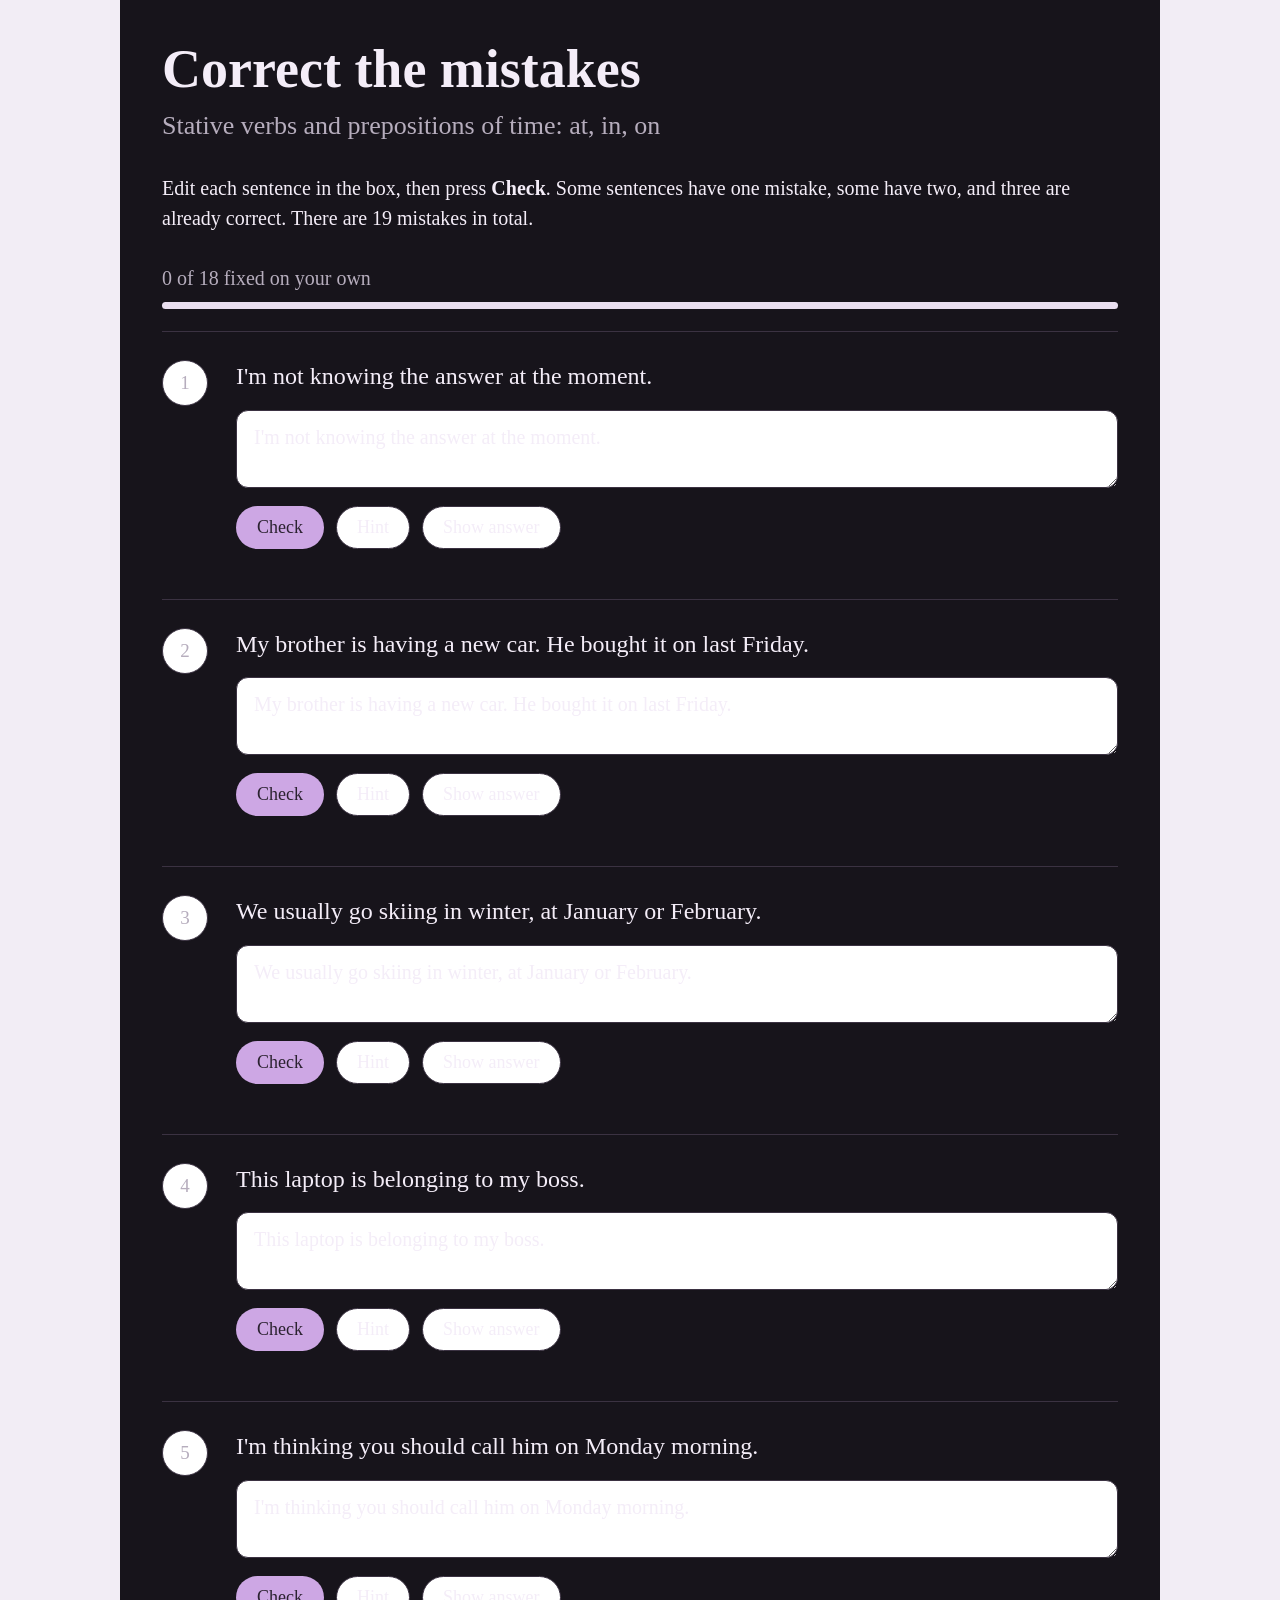
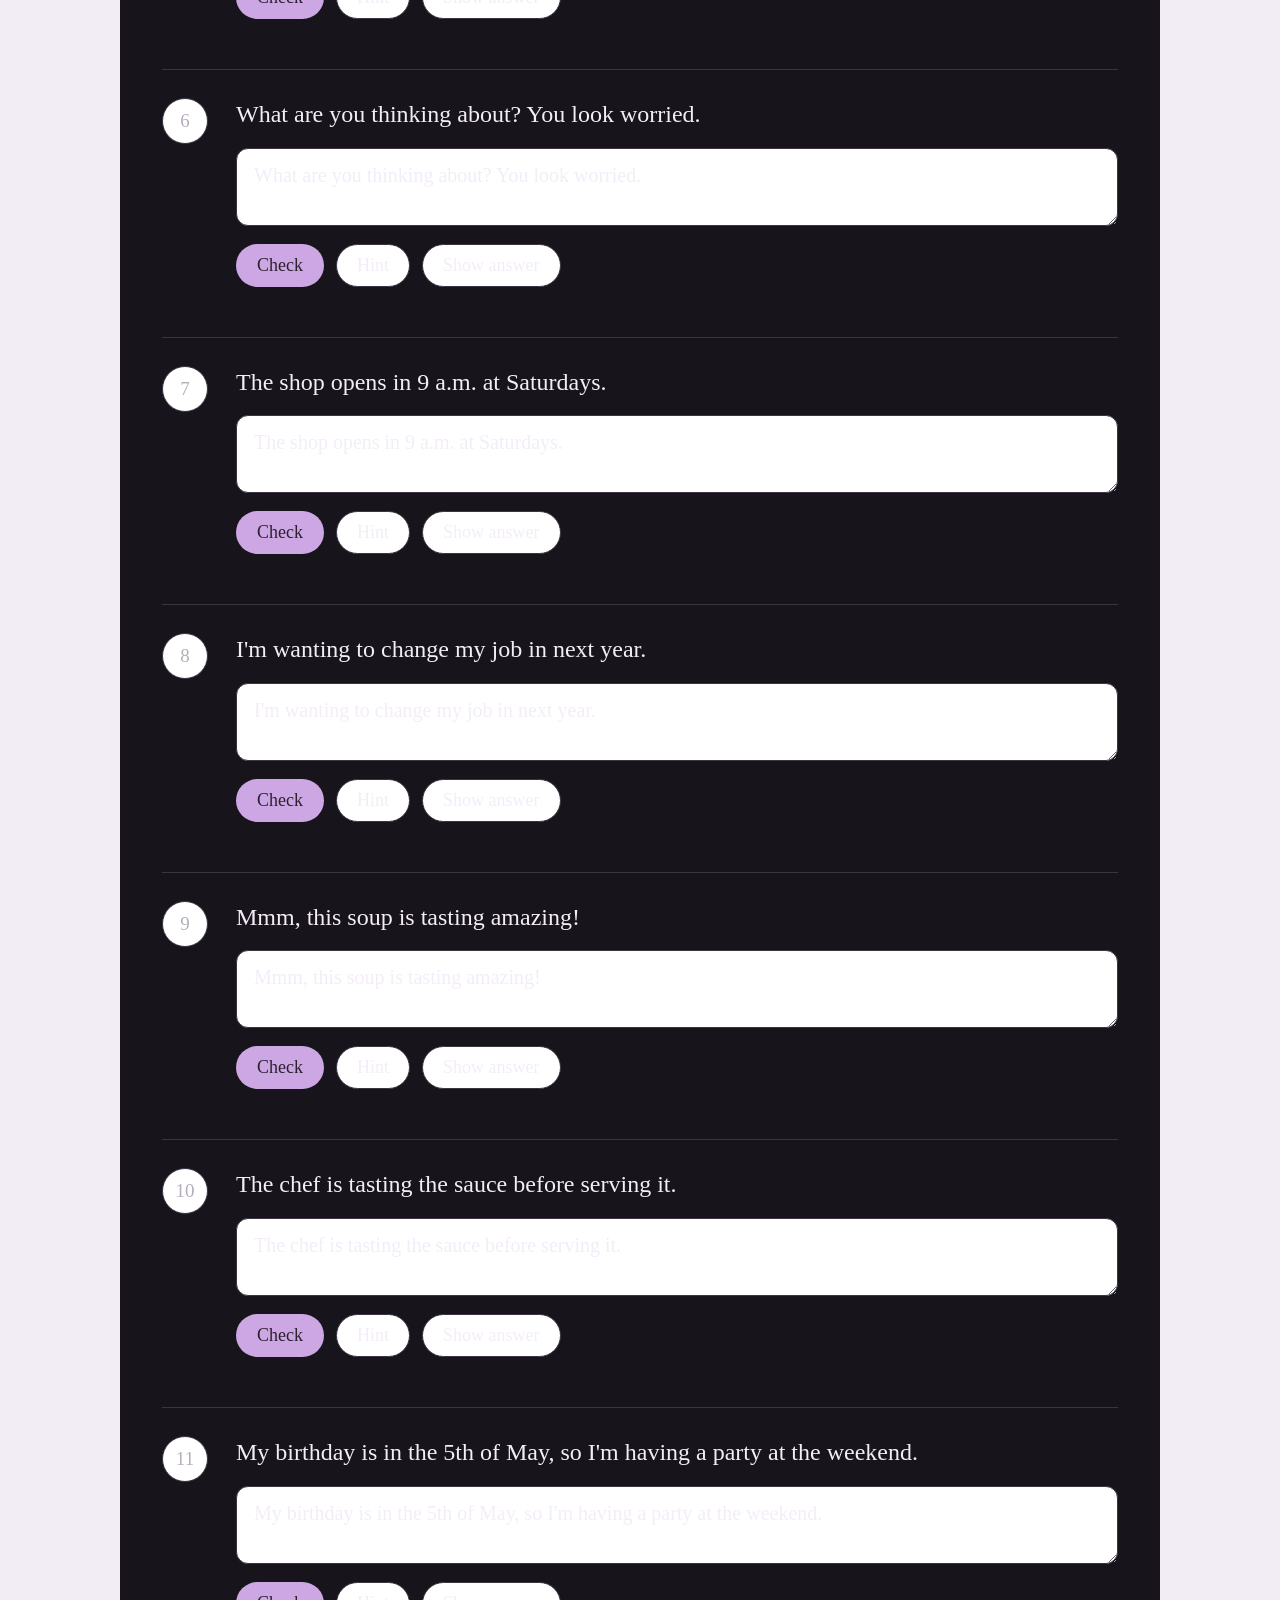
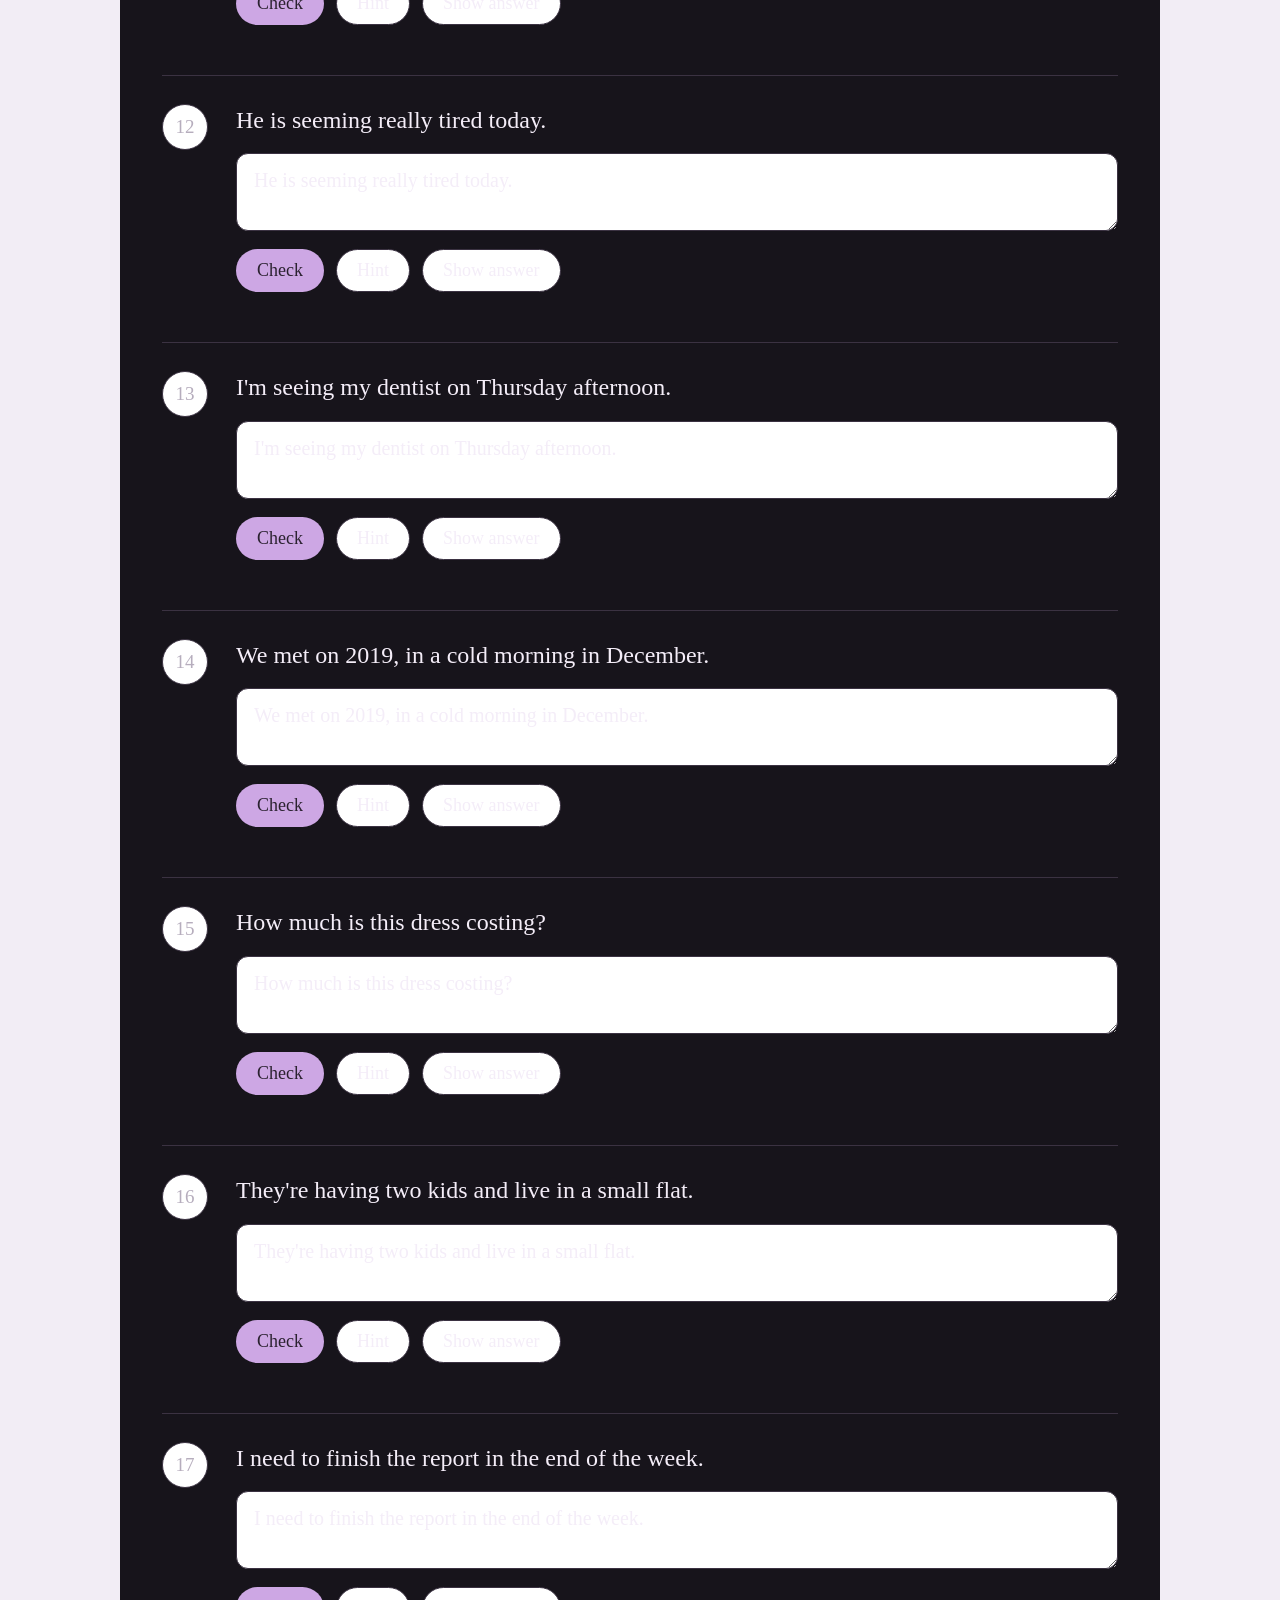
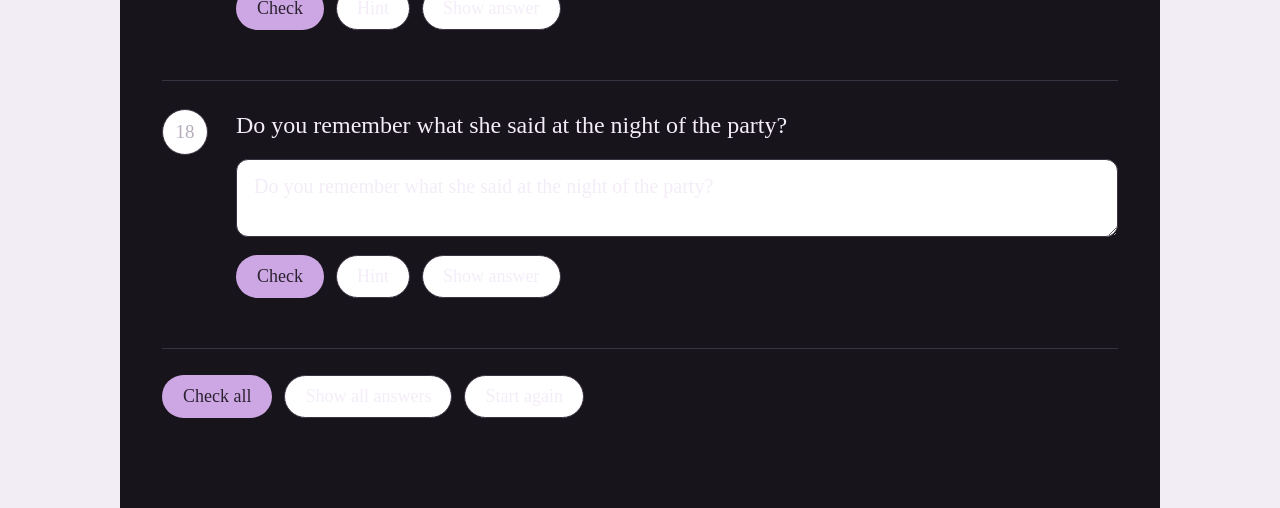
==== commit f1a55688: "Use lighter theme and smaller typography" ====
--- a/stative-verbs-prepositions-corrections/index.html
+++ b/stative-verbs-prepositions-corrections/index.html
@@ -10,34 +10,34 @@
     --line:#3b3242; --accent:#cda7e4; --accent2:#ef77ad; --ok:#8ed6a8; --bad:#ff8eb7;
   }
   *{box-sizing:border-box}
-  body{margin:0;background:#0d0c0f;color:var(--text);font-family:Georgia,"Times New Roman",serif}
-  .wrap{max-width:980px;margin:0 auto;background:var(--bg);min-height:100vh;padding:48px 34px 70px}
-  h1{font-size:clamp(42px,7vw,72px);line-height:.98;margin:0 0 18px}
-  .subtitle{color:var(--muted);font-size:clamp(22px,3vw,34px);margin-bottom:44px}
-  .intro{font-size:25px;line-height:1.55;margin-bottom:44px}
-  .progressText{color:var(--muted);font-size:25px;margin-bottom:16px}
-  .bar{height:8px;background:#413449;border-radius:99px;overflow:hidden;margin-bottom:28px}
+  body{margin:0;background:#f2edf5;color:var(--text);font-family:Georgia,"Times New Roman",serif}
+  .wrap{max-width:1040px;margin:0 auto;background:var(--bg);min-height:100vh;padding:42px 42px 64px}
+  h1{font-size:clamp(34px,5vw,54px);line-height:1.02;margin:0 0 14px}
+  .subtitle{color:var(--muted);font-size:clamp(18px,2.3vw,26px);margin-bottom:32px}
+  .intro{font-size:20px;line-height:1.5;margin-bottom:34px}
+  .progressText{color:var(--muted);font-size:20px;margin-bottom:12px}
+  .bar{height:7px;background:#eadff0;border-radius:99px;overflow:hidden;margin-bottom:22px}
   .bar>div{height:100%;width:0;background:var(--accent2);transition:.25s}
-  .item{padding:34px 0 44px;border-top:1px solid var(--line)}
-  .row{display:grid;grid-template-columns:70px 1fr;gap:18px;align-items:start}
-  .num{width:58px;height:58px;border:1px solid var(--line);border-radius:50%;display:grid;place-items:center;color:var(--muted);font-size:25px}
-  .num.ok{background:#20372a;color:var(--ok);border-color:#315640}
-  .num.bad{background:#442230;color:var(--bad);border-color:#5b2d40}
-  .sentence{font-size:31px;line-height:1.35;margin:2px 0 20px}
-  textarea{width:100%;min-height:88px;resize:vertical;border:1px solid #4a3d50;border-radius:14px;background:var(--panel2);color:var(--text);font:inherit;font-size:25px;padding:18px 20px;outline:none}
+  .item{padding:28px 0 34px;border-top:1px solid var(--line)}
+  .row{display:grid;grid-template-columns:58px 1fr;gap:16px;align-items:start}
+  .num{width:46px;height:46px;border:1px solid var(--line);border-radius:50%;display:grid;place-items:center;color:var(--muted);font-size:19px;background:#fff}
+  .num.ok{background:#eaf7ef;color:var(--ok);border-color:#b9dfc7}
+  .num.bad{background:#fff0f4;color:var(--bad);border-color:#efbfd0}
+  .sentence{font-size:24px;line-height:1.4;margin:0 0 16px}
+  textarea{width:100%;min-height:72px;resize:vertical;border:1px solid var(--line);border-radius:12px;background:#fff;color:var(--text);font:inherit;font-size:20px;padding:15px 17px;outline:none}
   textarea:focus{border-color:var(--accent)}
   .buttons{display:flex;gap:12px;flex-wrap:wrap;margin-top:14px}
-  button{border:1px solid #4a3d50;background:transparent;color:var(--text);font:inherit;font-size:22px;border-radius:999px;padding:13px 24px;cursor:pointer}
-  button.primary{background:var(--accent);color:#1e1722;border-color:transparent}
+  button{border:1px solid var(--line);background:#fff;color:var(--text);font:inherit;font-size:18px;border-radius:999px;padding:10px 20px;cursor:pointer}
+  button.primary{background:var(--accent);color:#2b2230;border-color:transparent}
   button:hover{filter:brightness(1.06)}
-  .feedback{margin:18px 0 0 88px}
-  .hint{color:var(--muted);font-style:italic;font-size:22px;line-height:1.5;margin:12px 0}
-  .msg{font-size:22px;line-height:1.5;margin:12px 0}
+  .feedback{margin:16px 0 0 74px}
+  .hint{color:var(--muted);font-style:italic;font-size:18px;line-height:1.5;margin:10px 0}
+  .msg{font-size:18px;line-height:1.5;margin:10px 0}
   .msg.ok{color:var(--ok)} .msg.bad{color:var(--bad)}
-  .answer{border-left:5px solid var(--accent2);padding:12px 0 12px 26px;margin-top:18px}
-  .answer strong{display:block;color:var(--accent2);font-size:25px;margin-bottom:8px}
-  .answer p{font-size:22px;line-height:1.5;margin:8px 0}
-  .controls{display:flex;gap:14px;flex-wrap:wrap;padding:32px 0;border-top:1px solid var(--line)}
+  .answer{border-left:4px solid var(--accent2);padding:10px 0 10px 20px;margin-top:14px}
+  .answer strong{display:block;color:var(--accent2);font-size:20px;margin-bottom:6px}
+  .answer p{font-size:18px;line-height:1.5;margin:6px 0}
+  .controls{display:flex;gap:12px;flex-wrap:wrap;padding:26px 0;border-top:1px solid var(--line)}
   @media(max-width:640px){
     .wrap{padding:28px 18px 50px}.row{grid-template-columns:48px 1fr;gap:12px}.num{width:44px;height:44px;font-size:20px}
     .sentence{font-size:24px}.feedback{margin-left:60px}textarea{font-size:20px}.intro,.progressText{font-size:20px}
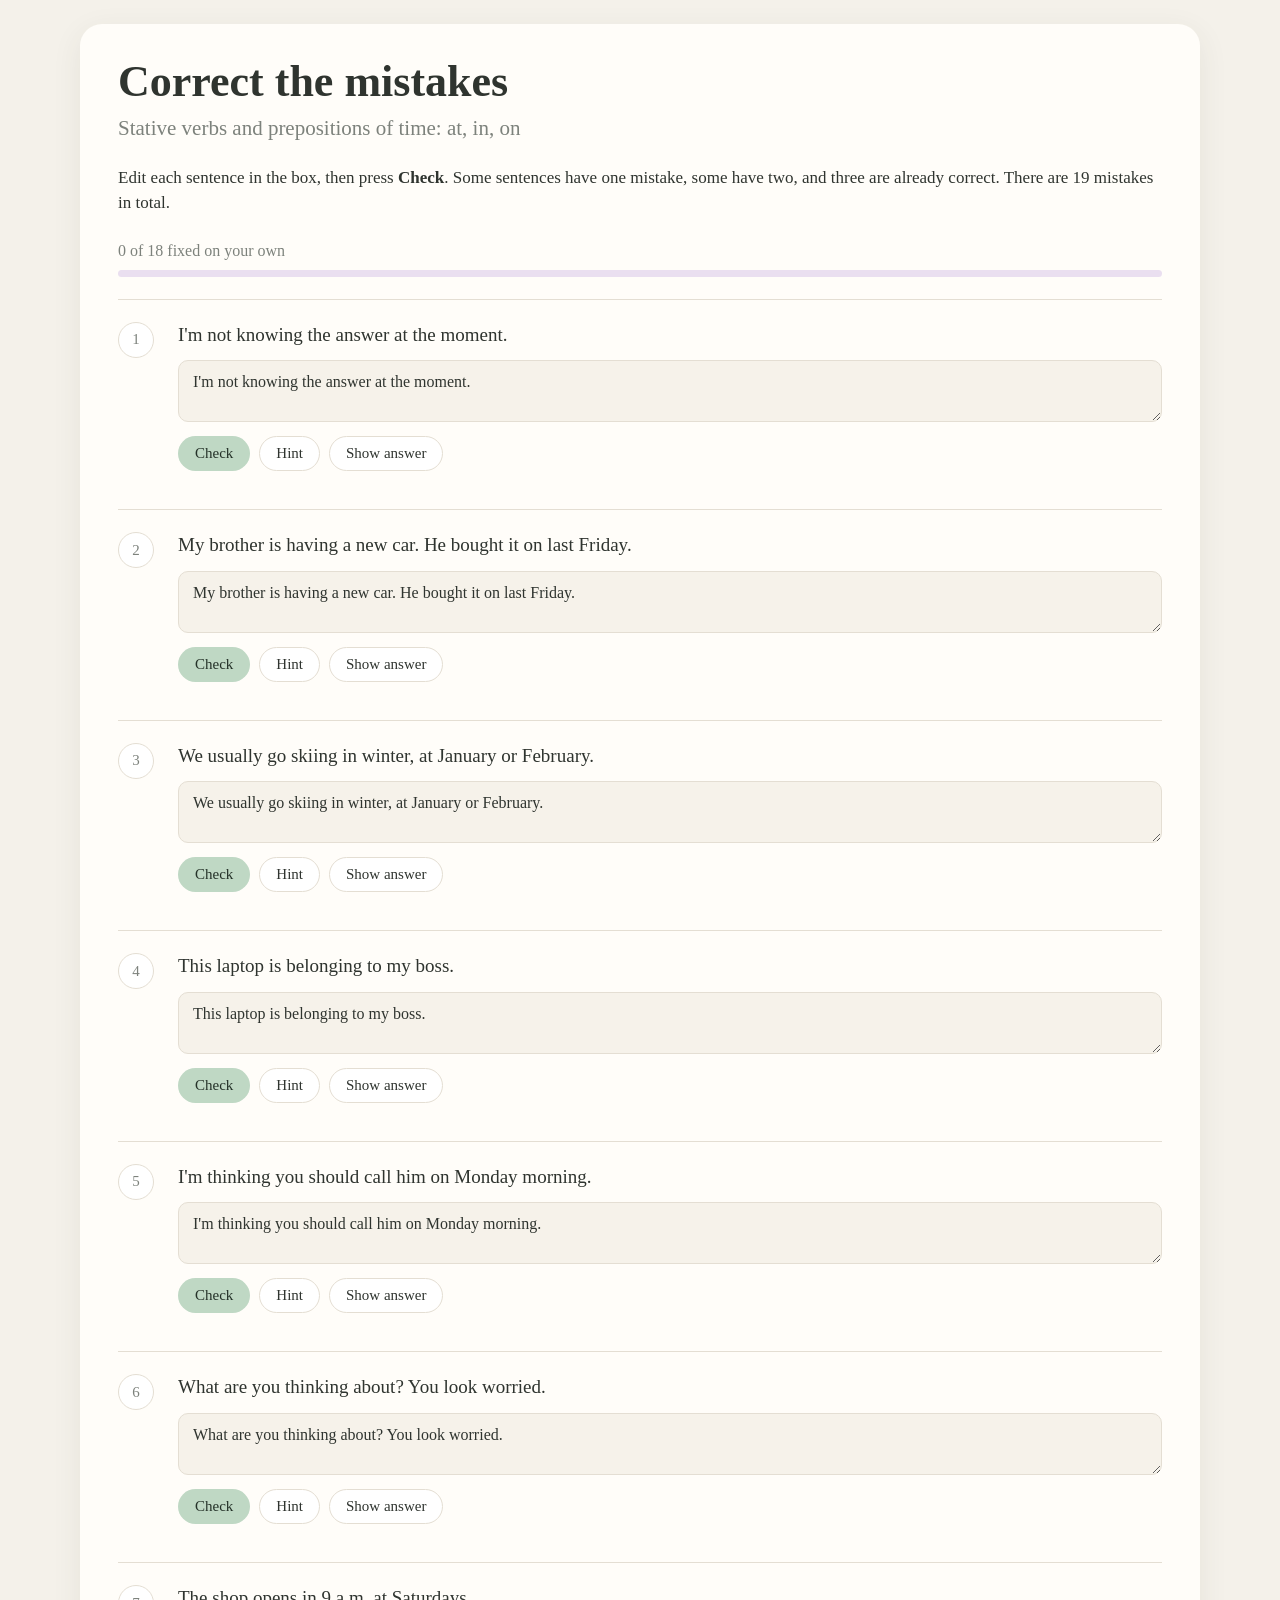
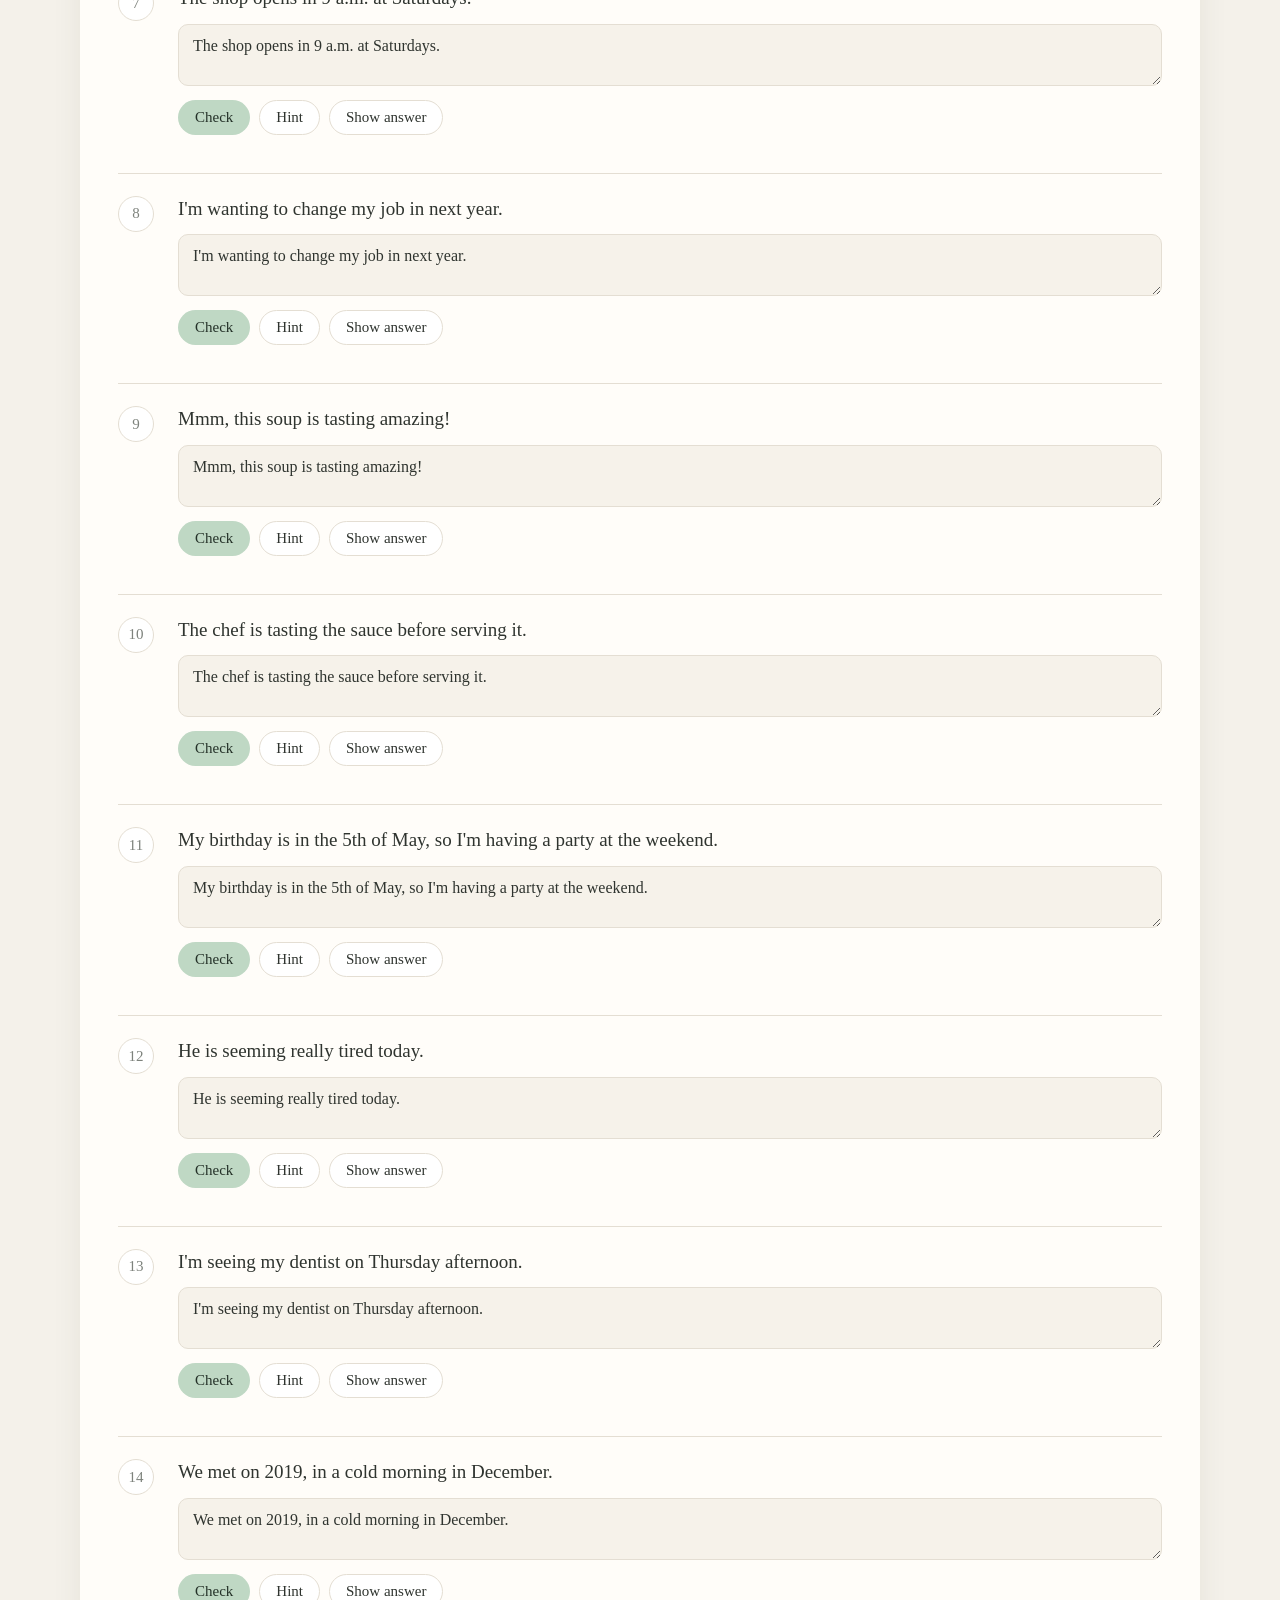
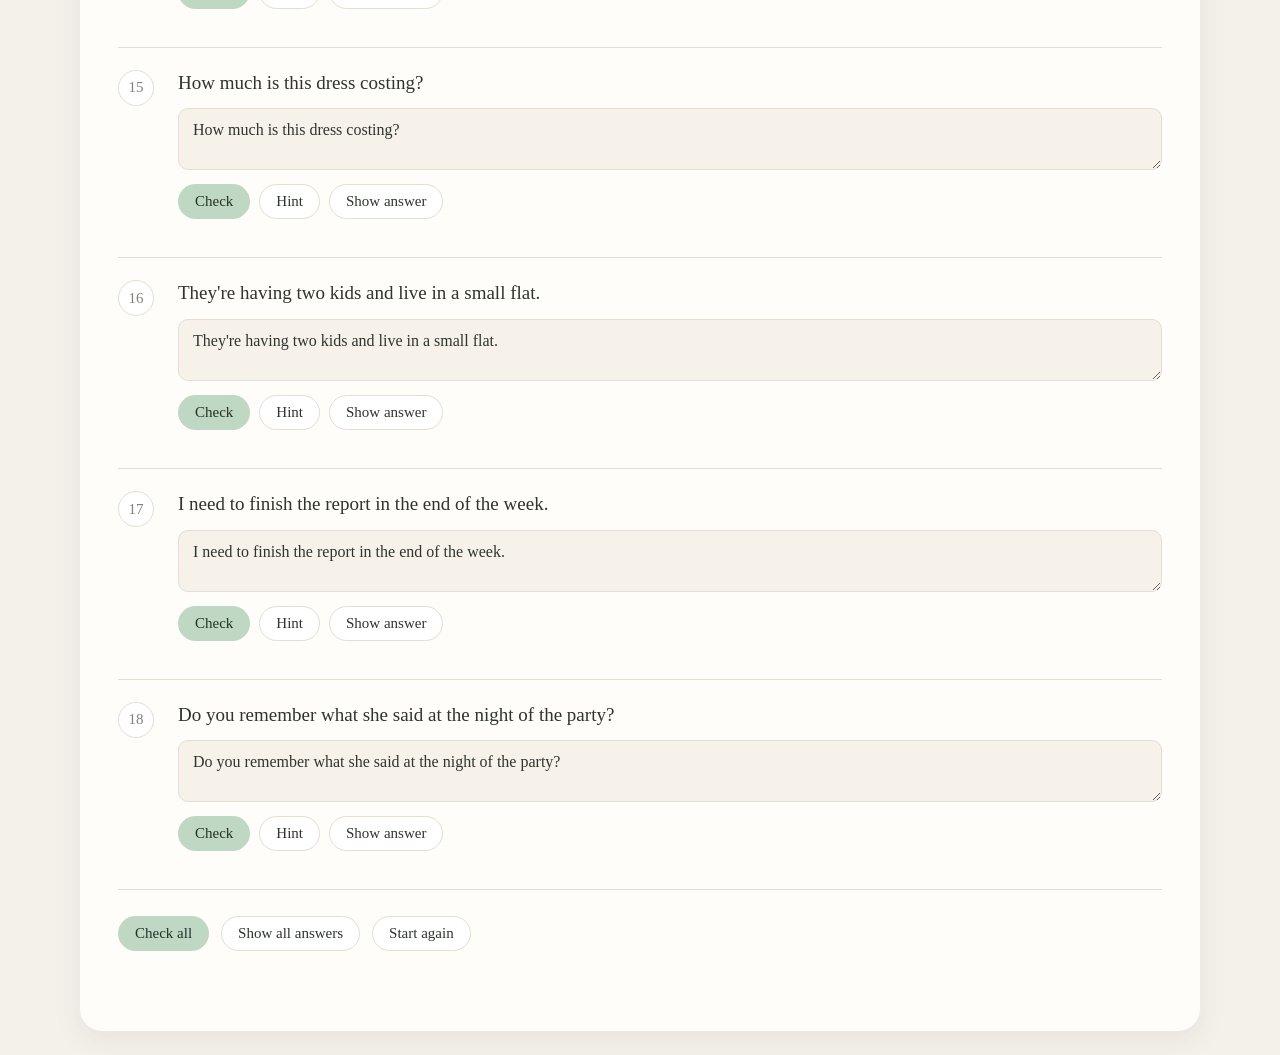
==== commit 7b917e34: "Redesign lesson with warm light theme and more compact typography" ====
--- a/stative-verbs-prepositions-corrections/index.html
+++ b/stative-verbs-prepositions-corrections/index.html
@@ -6,41 +6,41 @@
 <title>Correct the mistakes: stative verbs and at, in, on</title>
 <style>
   :root{
-    --bg:#17141b; --panel:#1d1821; --panel2:#261f2b; --text:#f4edf8; --muted:#b6adbd;
-    --line:#3b3242; --accent:#cda7e4; --accent2:#ef77ad; --ok:#8ed6a8; --bad:#ff8eb7;
+    --bg:#fffdf9; --panel:#ffffff; --panel2:#f6f2ea; --text:#2f342f; --muted:#7d827c;
+    --line:#e4ded3; --accent:#bfd8c4; --accent2:#8e6fb1; --ok:#4f8a63; --bad:#bf6a76;
   }
   *{box-sizing:border-box}
-  body{margin:0;background:#f2edf5;color:var(--text);font-family:Georgia,"Times New Roman",serif}
-  .wrap{max-width:1040px;margin:0 auto;background:var(--bg);min-height:100vh;padding:42px 42px 64px}
-  h1{font-size:clamp(34px,5vw,54px);line-height:1.02;margin:0 0 14px}
-  .subtitle{color:var(--muted);font-size:clamp(18px,2.3vw,26px);margin-bottom:32px}
-  .intro{font-size:20px;line-height:1.5;margin-bottom:34px}
-  .progressText{color:var(--muted);font-size:20px;margin-bottom:12px}
+  body{margin:0;background:#f4f1ea;color:var(--text);font-family:Georgia,"Times New Roman",serif}
+  .wrap{max-width:1120px;margin:24px auto;background:var(--bg);min-height:100vh;padding:34px 38px 54px;border-radius:22px;box-shadow:0 8px 30px rgba(70,60,50,.08)}
+  h1{font-size:clamp(28px,3.6vw,44px);line-height:1.08;margin:0 0 10px}
+  .subtitle{color:var(--muted);font-size:clamp(16px,1.8vw,21px);margin-bottom:24px}
+  .intro{font-size:17px;line-height:1.5;margin-bottom:26px}
+  .progressText{color:var(--muted);font-size:16px;margin-bottom:10px}
   .bar{height:7px;background:#eadff0;border-radius:99px;overflow:hidden;margin-bottom:22px}
   .bar>div{height:100%;width:0;background:var(--accent2);transition:.25s}
-  .item{padding:28px 0 34px;border-top:1px solid var(--line)}
-  .row{display:grid;grid-template-columns:58px 1fr;gap:16px;align-items:start}
-  .num{width:46px;height:46px;border:1px solid var(--line);border-radius:50%;display:grid;place-items:center;color:var(--muted);font-size:19px;background:#fff}
+  .item{padding:22px 0 26px;border-top:1px solid var(--line)}
+  .row{display:grid;grid-template-columns:46px 1fr;gap:14px;align-items:start}
+  .num{width:36px;height:36px;border:1px solid var(--line);border-radius:50%;display:grid;place-items:center;color:var(--muted);font-size:15px;background:#fff}
   .num.ok{background:#eaf7ef;color:var(--ok);border-color:#b9dfc7}
   .num.bad{background:#fff0f4;color:var(--bad);border-color:#efbfd0}
-  .sentence{font-size:24px;line-height:1.4;margin:0 0 16px}
-  textarea{width:100%;min-height:72px;resize:vertical;border:1px solid var(--line);border-radius:12px;background:#fff;color:var(--text);font:inherit;font-size:20px;padding:15px 17px;outline:none}
+  .sentence{font-size:19px;line-height:1.4;margin:0 0 12px}
+  textarea{width:100%;min-height:58px;resize:vertical;border:1px solid var(--line);border-radius:10px;background:var(--panel2);color:var(--text);font:inherit;font-size:16px;padding:12px 14px;outline:none}
   textarea:focus{border-color:var(--accent)}
-  .buttons{display:flex;gap:12px;flex-wrap:wrap;margin-top:14px}
-  button{border:1px solid var(--line);background:#fff;color:var(--text);font:inherit;font-size:18px;border-radius:999px;padding:10px 20px;cursor:pointer}
-  button.primary{background:var(--accent);color:#2b2230;border-color:transparent}
+  .buttons{display:flex;gap:9px;flex-wrap:wrap;margin-top:10px}
+  button{border:1px solid var(--line);background:#fff;color:var(--text);font:inherit;font-size:15px;border-radius:999px;padding:8px 16px;cursor:pointer}
+  button.primary{background:var(--accent);color:#243128;border-color:transparent}
   button:hover{filter:brightness(1.06)}
-  .feedback{margin:16px 0 0 74px}
-  .hint{color:var(--muted);font-style:italic;font-size:18px;line-height:1.5;margin:10px 0}
-  .msg{font-size:18px;line-height:1.5;margin:10px 0}
+  .feedback{margin:12px 0 0 60px}
+  .hint{color:var(--muted);font-style:italic;font-size:15px;line-height:1.5;margin:8px 0}
+  .msg{font-size:15px;line-height:1.5;margin:8px 0}
   .msg.ok{color:var(--ok)} .msg.bad{color:var(--bad)}
   .answer{border-left:4px solid var(--accent2);padding:10px 0 10px 20px;margin-top:14px}
-  .answer strong{display:block;color:var(--accent2);font-size:20px;margin-bottom:6px}
-  .answer p{font-size:18px;line-height:1.5;margin:6px 0}
+  .answer strong{display:block;color:var(--accent2);font-size:17px;margin-bottom:5px}
+  .answer p{font-size:15px;line-height:1.5;margin:5px 0}
   .controls{display:flex;gap:12px;flex-wrap:wrap;padding:26px 0;border-top:1px solid var(--line)}
   @media(max-width:640px){
-    .wrap{padding:28px 18px 50px}.row{grid-template-columns:48px 1fr;gap:12px}.num{width:44px;height:44px;font-size:20px}
-    .sentence{font-size:24px}.feedback{margin-left:60px}textarea{font-size:20px}.intro,.progressText{font-size:20px}
+    .wrap{margin:0;padding:22px 14px 40px;border-radius:0}.row{grid-template-columns:36px 1fr;gap:9px}.num{width:30px;height:30px;font-size:13px}
+    h1{font-size:30px}.subtitle{font-size:16px}.sentence{font-size:17px}.feedback{margin-left:45px}textarea{font-size:15px;min-height:54px}.intro,.progressText{font-size:15px}
   }
 </style>
 </head>
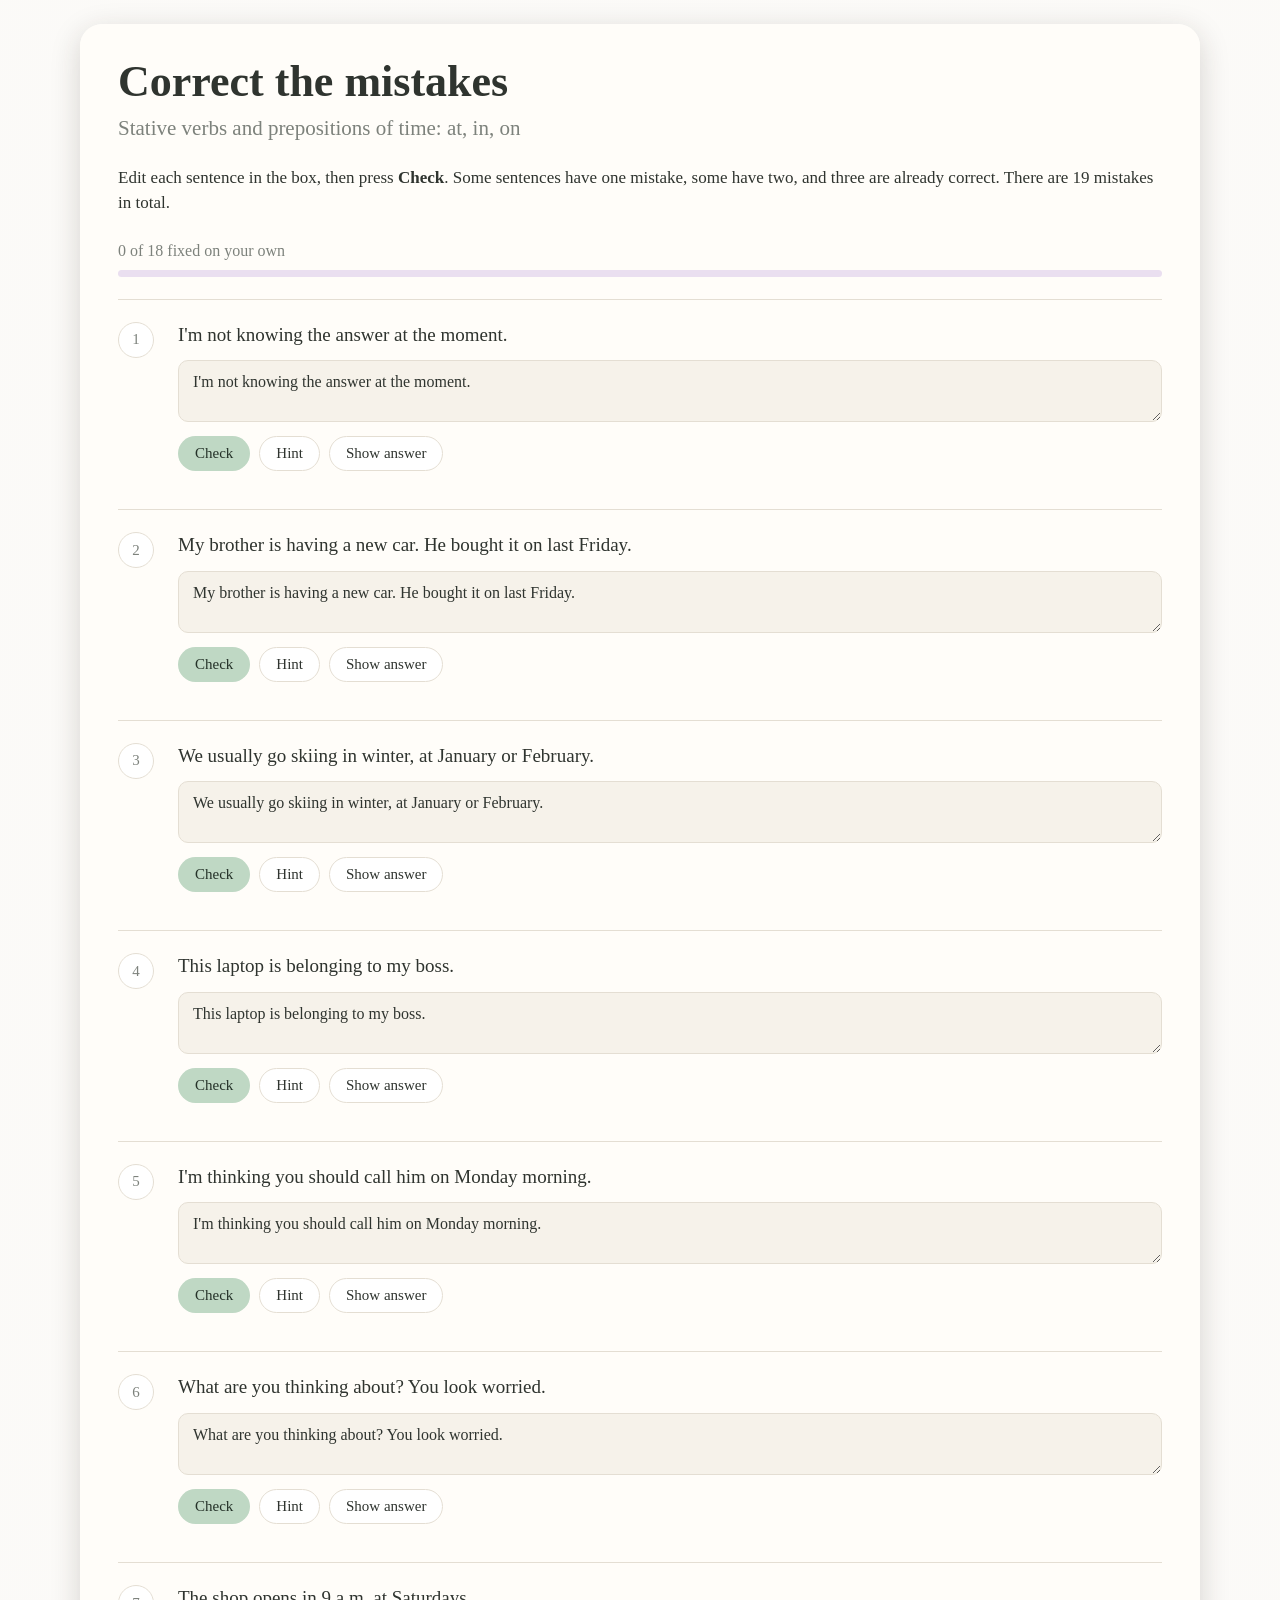
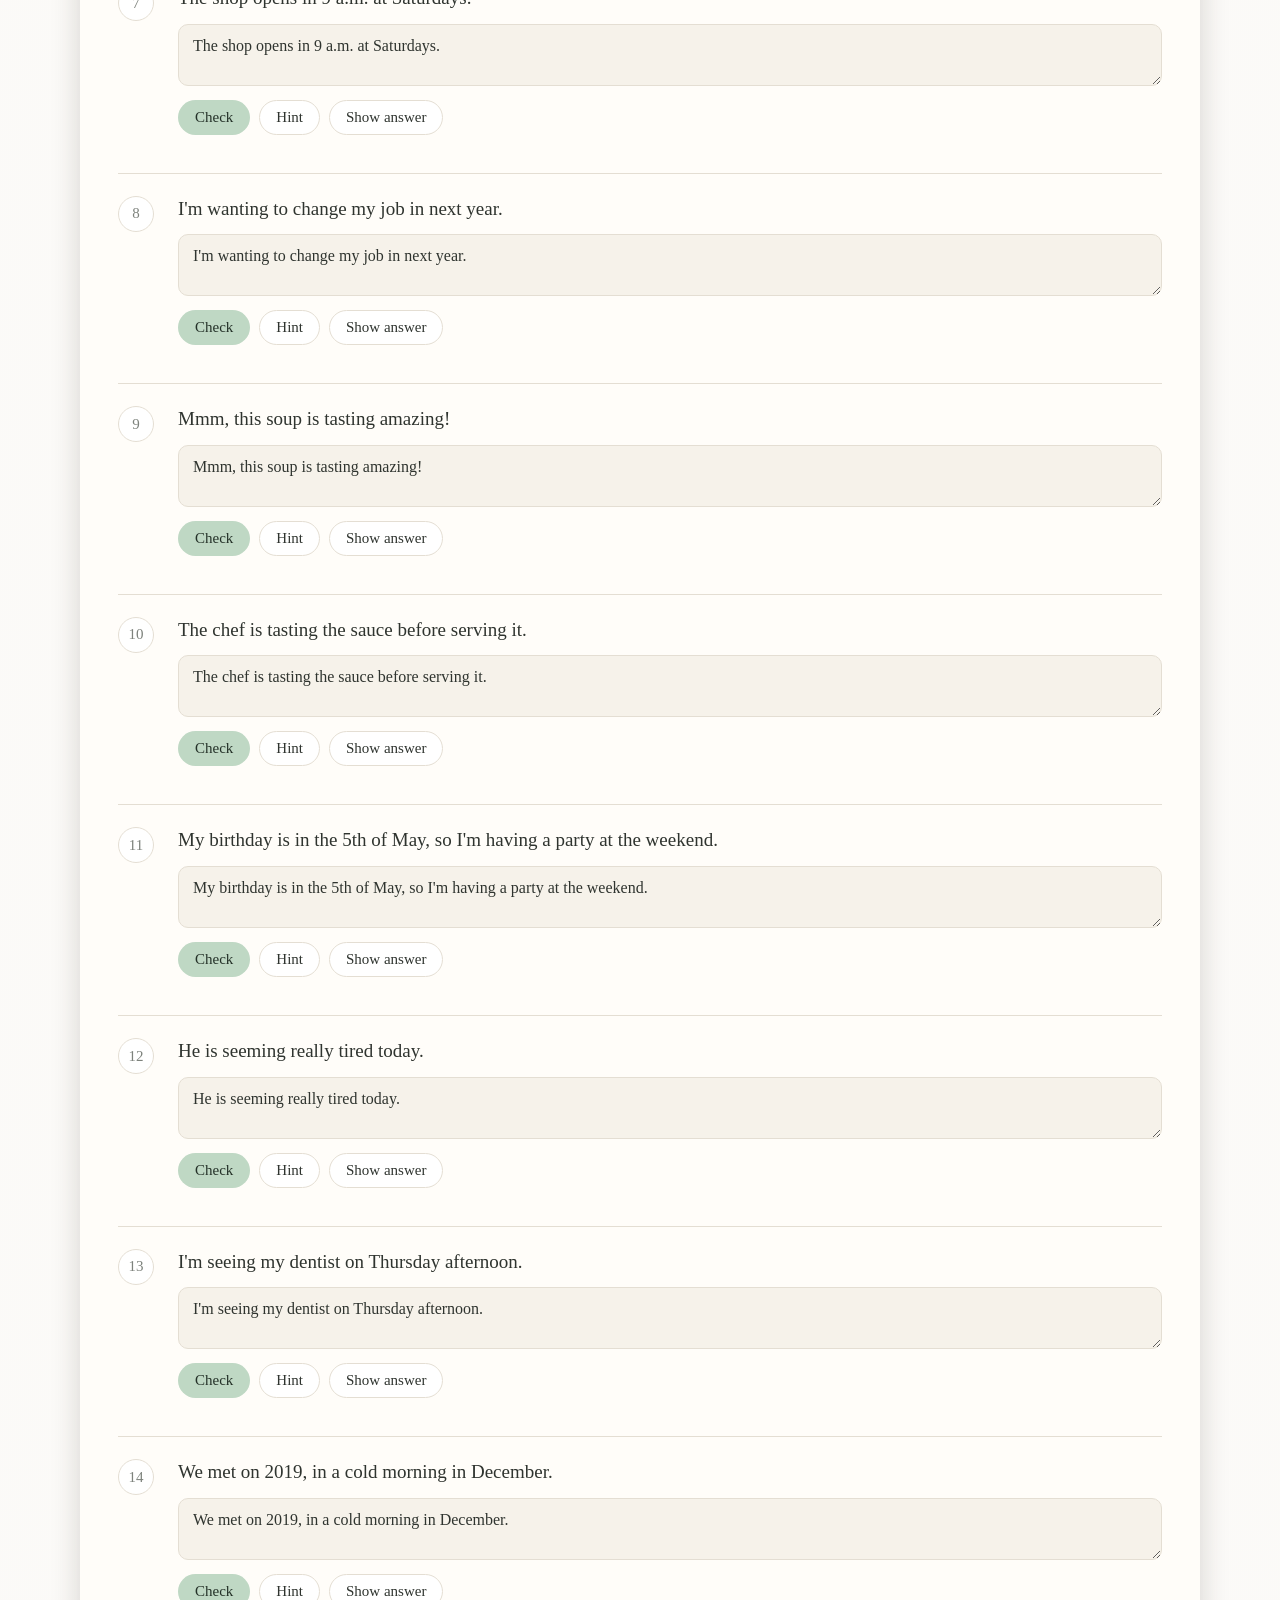
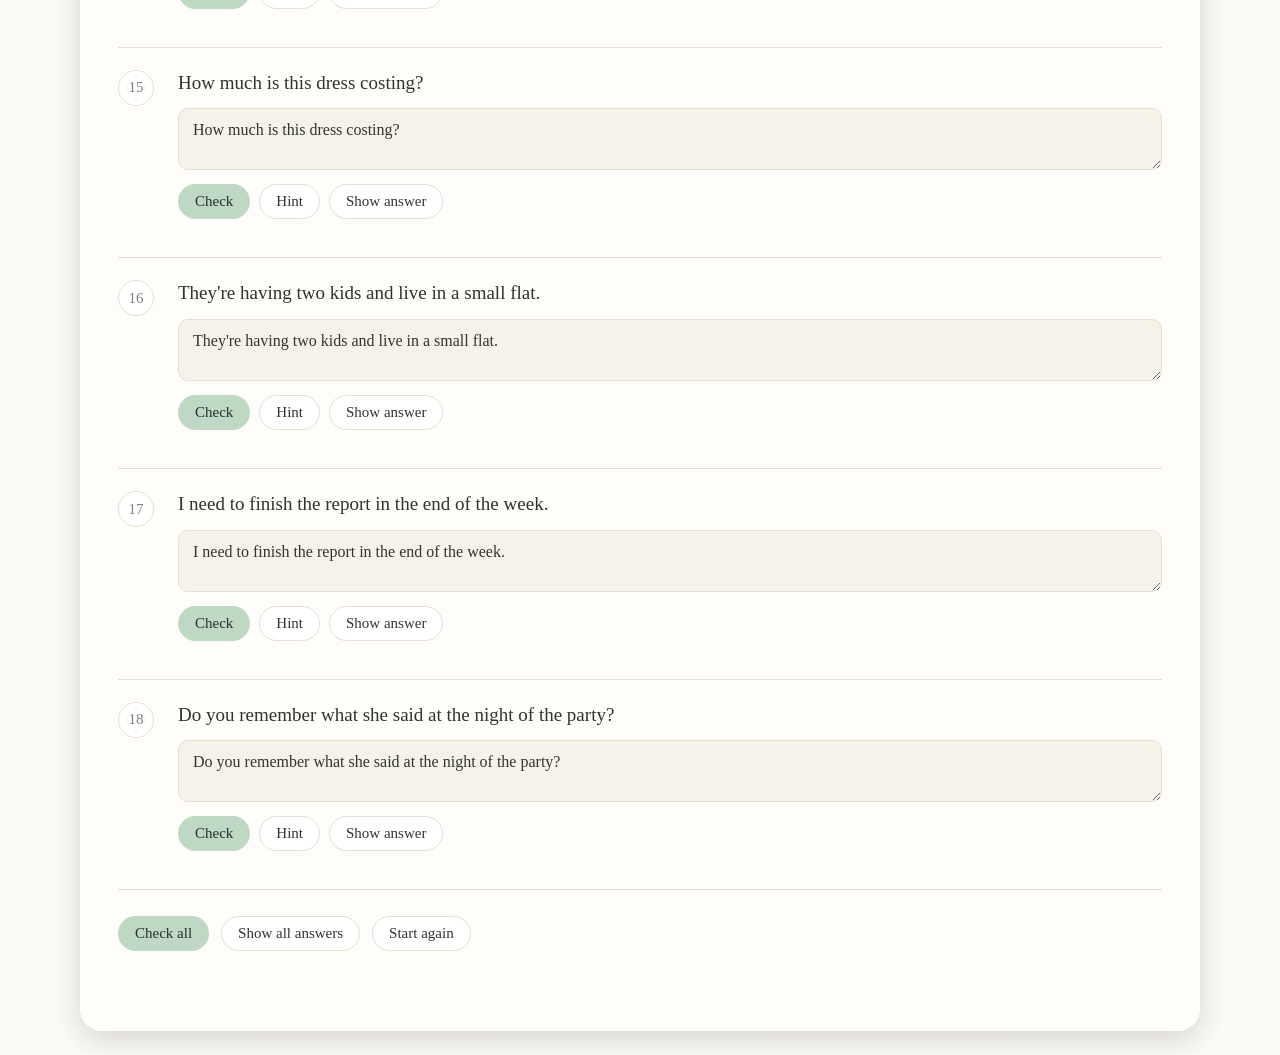
==== commit 5a519d3c: "Use uploaded photo as lesson background" ====
--- a/stative-verbs-prepositions-corrections/index.html
+++ b/stative-verbs-prepositions-corrections/index.html
@@ -10,8 +10,8 @@
     --line:#e4ded3; --accent:#bfd8c4; --accent2:#8e6fb1; --ok:#4f8a63; --bad:#bf6a76;
   }
   *{box-sizing:border-box}
-  body{margin:0;background:#f4f1ea;color:var(--text);font-family:Georgia,"Times New Roman",serif}
-  .wrap{max-width:1120px;margin:24px auto;background:var(--bg);min-height:100vh;padding:34px 38px 54px;border-radius:22px;box-shadow:0 8px 30px rgba(70,60,50,.08)}
+  body{margin:0;background:linear-gradient(rgba(244,241,234,.34),rgba(244,241,234,.34)),url("background.jpg") center center/cover fixed no-repeat;color:var(--text);font-family:Georgia,"Times New Roman",serif}
+  .wrap{max-width:1120px;margin:24px auto;background:rgba(255,253,249,.91);backdrop-filter:blur(5px);-webkit-backdrop-filter:blur(5px);min-height:100vh;padding:34px 38px 54px;border-radius:22px;box-shadow:0 8px 30px rgba(45,35,28,.18)}
   h1{font-size:clamp(28px,3.6vw,44px);line-height:1.08;margin:0 0 10px}
   .subtitle{color:var(--muted);font-size:clamp(16px,1.8vw,21px);margin-bottom:24px}
   .intro{font-size:17px;line-height:1.5;margin-bottom:26px}
@@ -39,7 +39,7 @@
   .answer p{font-size:15px;line-height:1.5;margin:5px 0}
   .controls{display:flex;gap:12px;flex-wrap:wrap;padding:26px 0;border-top:1px solid var(--line)}
   @media(max-width:640px){
-    .wrap{margin:0;padding:22px 14px 40px;border-radius:0}.row{grid-template-columns:36px 1fr;gap:9px}.num{width:30px;height:30px;font-size:13px}
+    .wrap{margin:0;padding:22px 14px 40px;border-radius:0;background:rgba(255,253,249,.94)}.row{grid-template-columns:36px 1fr;gap:9px}.num{width:30px;height:30px;font-size:13px}
     h1{font-size:30px}.subtitle{font-size:16px}.sentence{font-size:17px}.feedback{margin-left:45px}textarea{font-size:15px;min-height:54px}.intro,.progressText{font-size:15px}
   }
 </style>
